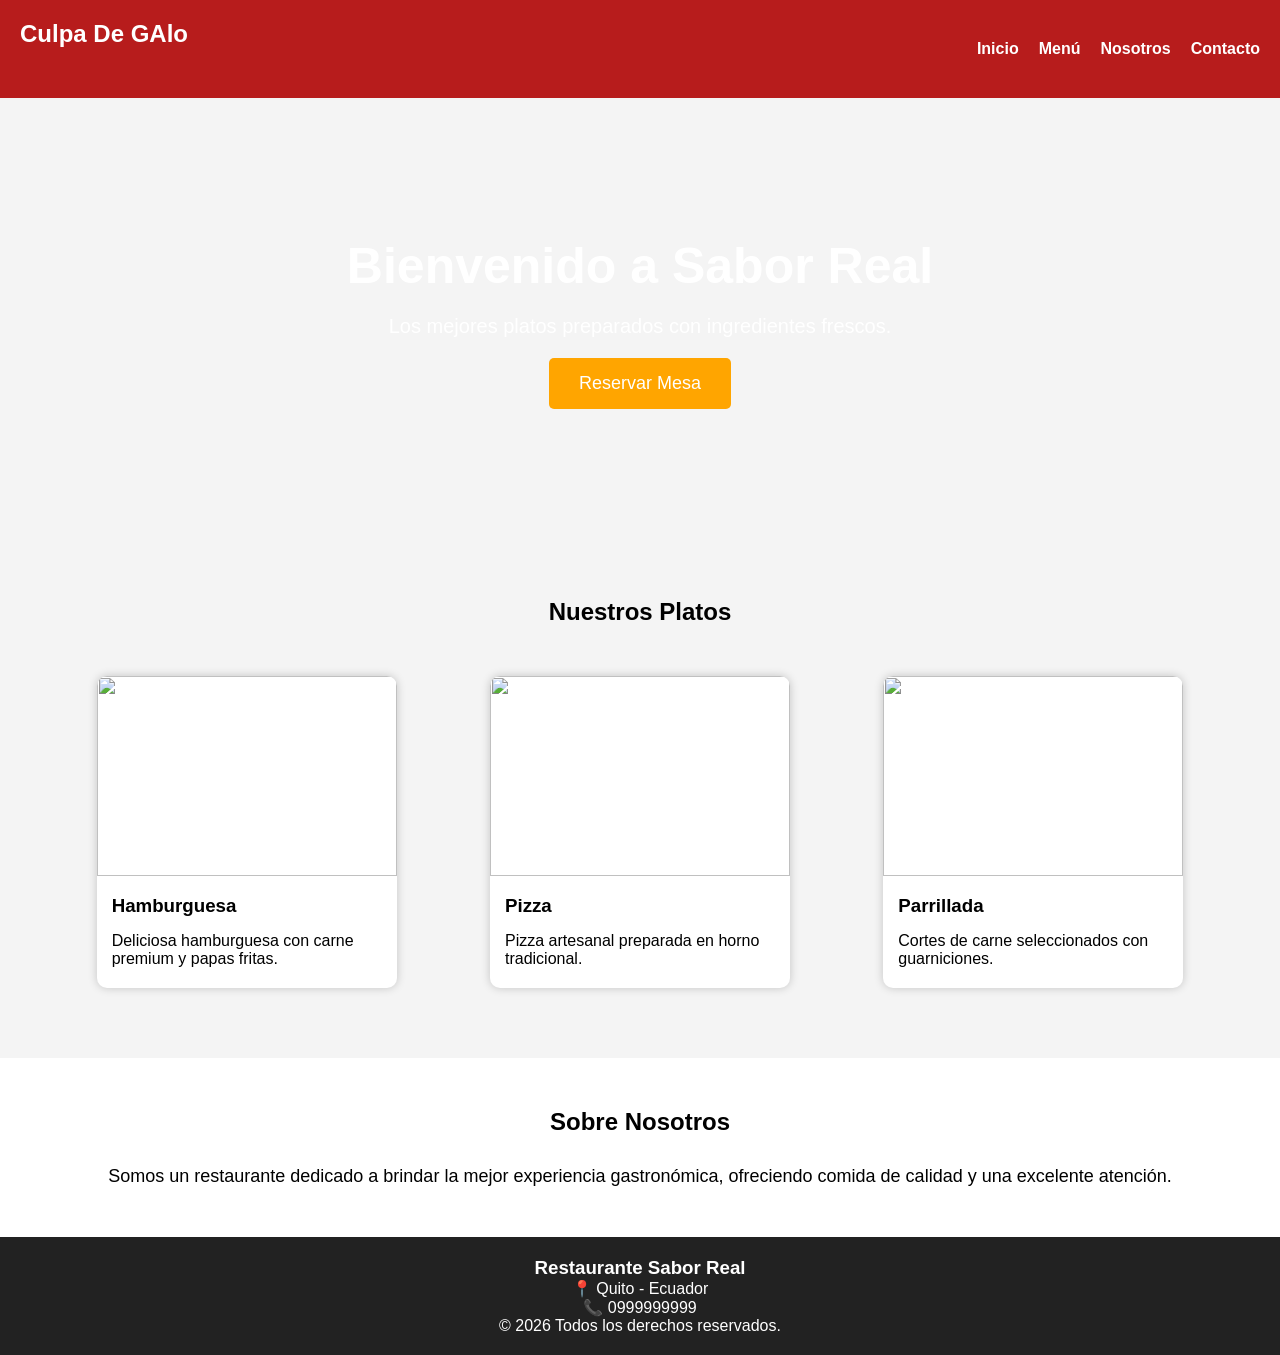
==== index.html @ 750565b2 "commit 7" ====
<!DOCTYPE html>
<html lang="es">
<head>
<meta charset="UTF-8">
<meta name="viewport" content="width=device-width, initial-scale=1.0">
<title>Hola muchacho</title>

<style>
*{
    margin:0;
    padding:0;
    box-sizing:border-box;
    font-family:Arial, Helvetica, sans-serif;
}

body{
    background:#f4f4f4;
}

header{
    background:#b71c1c;
    color:white;
    padding:20px;
    display:flex;
    justify-content:space-between;
    align-items:center;
}

header ul{
    list-style:none;
    display:flex;
}

header li{
    margin-left:20px;
}

header a{
    color:white;
    text-decoration:none;
    font-weight:bold;
}

.hero{
    background:url("https://images.unsplash.com/photo-1517248135467-4c7edcad34c4?w=1200") center/cover;
    height:450px;
    display:flex;
    justify-content:center;
    align-items:center;
    color:white;
    text-align:center;
}

.hero h1{
    font-size:50px;
}

.hero p{
    margin:20px;
    font-size:20px;
}

.hero button{
    padding:15px 30px;
    background:orange;
    border:none;
    color:white;
    font-size:18px;
    cursor:pointer;
    border-radius:5px;
}

section{
    padding:50px;
}

h2{
    text-align:center;
    margin-bottom:30px;
}

.platos{
    display:flex;
    justify-content:space-around;
    flex-wrap:wrap;
}

.card{
    width:300px;
    background:white;
    border-radius:10px;
    box-shadow:0 0 10px rgba(0,0,0,.2);
    overflow:hidden;
    margin:20px;
}

.card img{
    width:100%;
    height:200px;
    object-fit:cover;
}

.card h3{
    padding:15px;
}

.card p{
    padding:0 15px 20px;
}

footer{
    background:#222;
    color:white;
    text-align:center;
    padding:20px;
}
</style>

</head>
<body>

<header>

<h2>Culpa De GAlo</h2>

<ul>
<li><a href="#">Inicio</a></li>
<li><a href="#">Menú</a></li>
<li><a href="#">Nosotros</a></li>
<li><a href="#">Contacto</a></li>
</ul>

</header>

<div class="hero">

<div>
<h1>Bienvenido a Sabor Real</h1>

<p>Los mejores platos preparados con ingredientes frescos.</p>

<button>Reservar Mesa</button>

</div>

</div>

<section>

<h2>Nuestros Platos</h2>

<div class="platos">

<div class="card">
<img src="https://images.unsplash.com/photo-1568901346375-23c9450c58cd?w=600">
<h3>Hamburguesa</h3>
<p>Deliciosa hamburguesa con carne premium y papas fritas.</p>
</div>

<div class="card">
<img src="https://images.unsplash.com/photo-1513104890138-7c749659a591?w=600">
<h3>Pizza</h3>
<p>Pizza artesanal preparada en horno tradicional.</p>
</div>

<div class="card">
<img src="https://images.unsplash.com/photo-1544025162-d76694265947?w=600">
<h3>Parrillada</h3>
<p>Cortes de carne seleccionados con guarniciones.</p>
</div>

</div>

</section>

<section style="background:white;">

<h2>Sobre Nosotros</h2>

<p style="text-align:center;font-size:18px;">
Somos un restaurante dedicado a brindar la mejor experiencia gastronómica,
ofreciendo comida de calidad y una excelente atención.
</p>

</section>

<footer>

<h3>Restaurante Sabor Real</h3>

<p>📍 Quito - Ecuador</p>

<p>📞 0999999999</p>

<p>© 2026 Todos los derechos reservados.</p>

</footer>

</body>
</html>
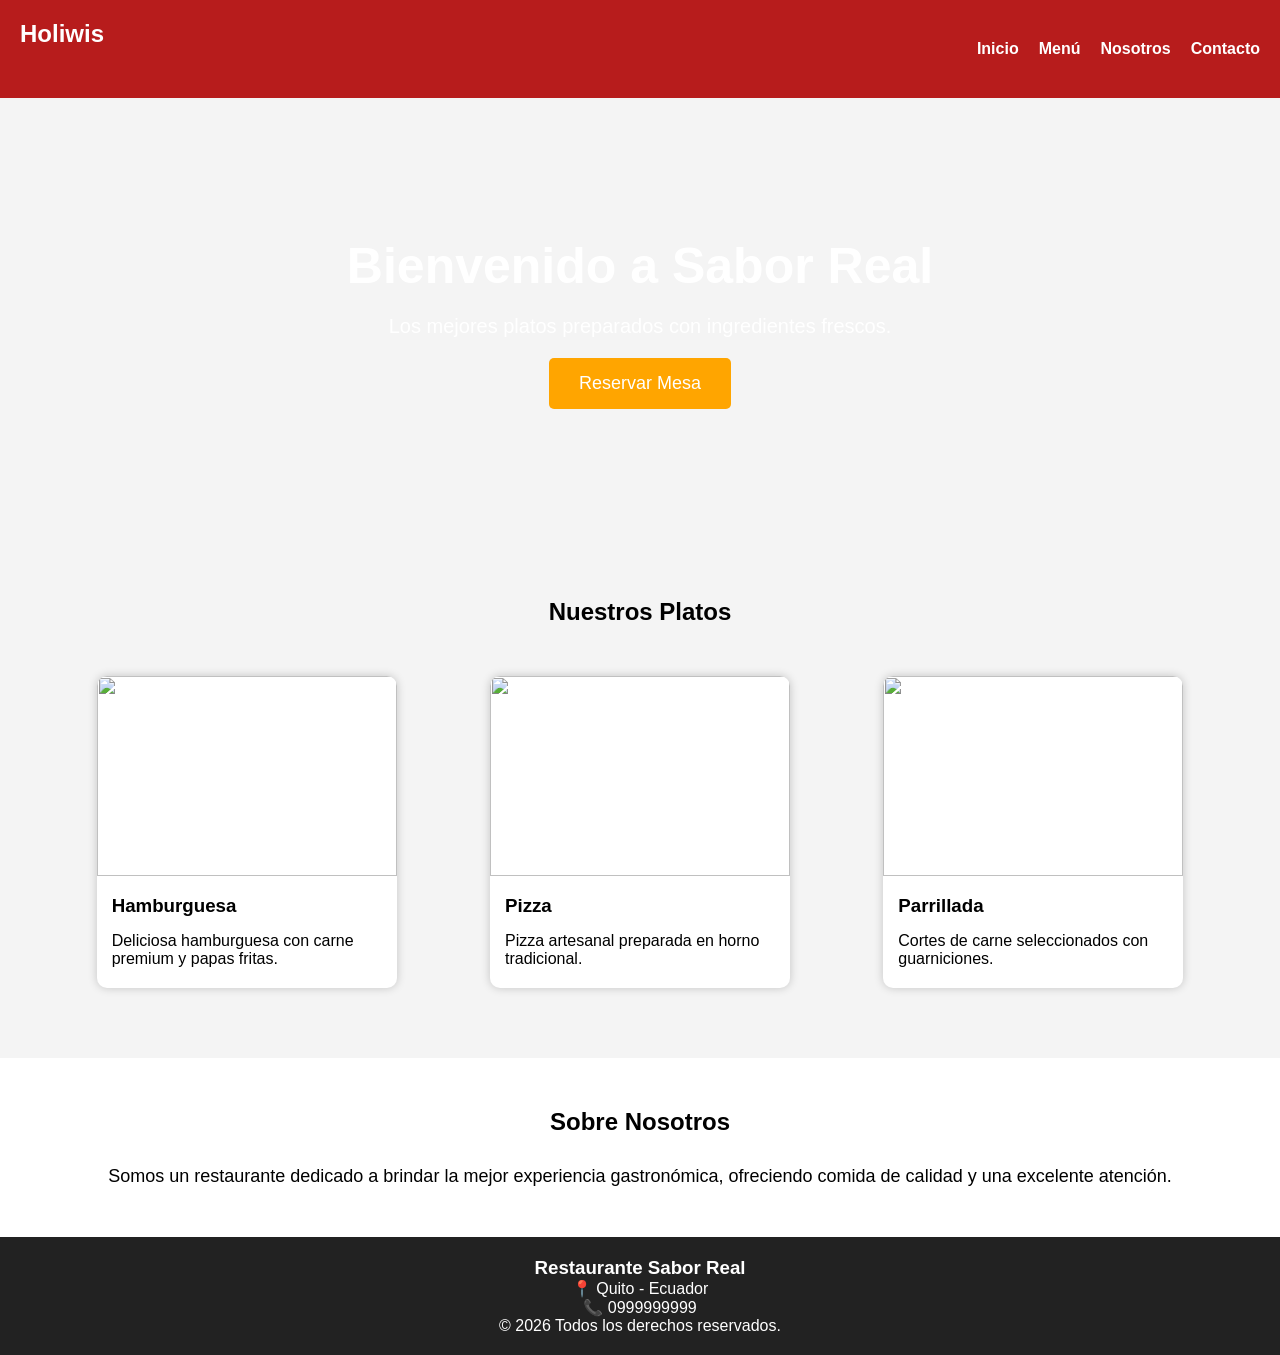
==== commit b45adc64: "commit 7" ====
--- a/index.html
+++ b/index.html
@@ -121,7 +121,7 @@
 
 <header>
 
-<h2>Culpa De GAlo</h2>
+<h2>Holiwis</h2>
 
 <ul>
 <li><a href="#">Inicio</a></li>
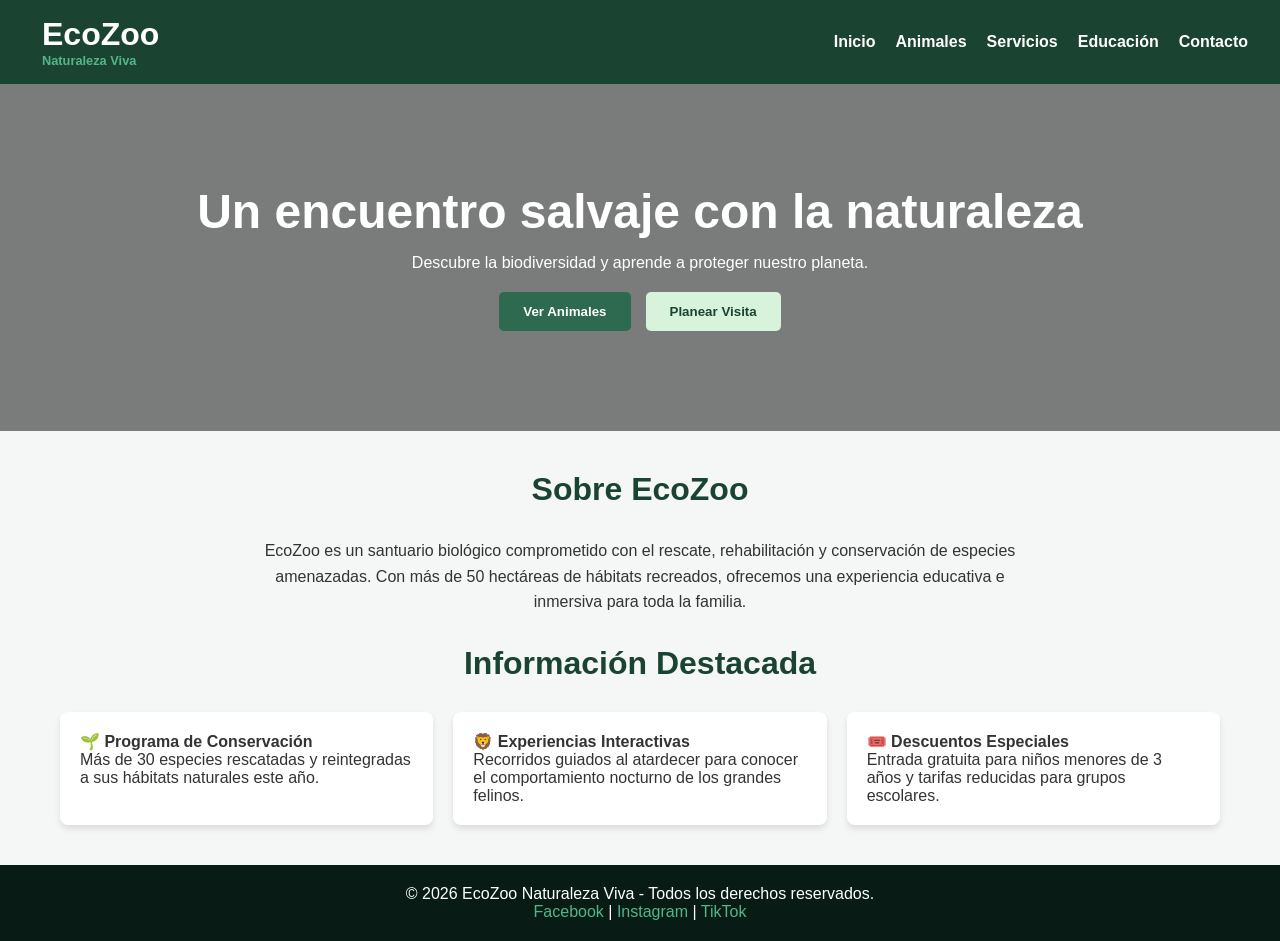
==== commit dcc2a01a: "Pagina Zoo" ====
--- a/index.html
+++ b/index.html
@@ -1,200 +1,43 @@
 <!DOCTYPE html>
 <html lang="es">
 <head>
-<meta charset="UTF-8">
-<meta name="viewport" content="width=device-width, initial-scale=1.0">
-<title>Hola muchacho</title>
-
-<style>
-*{
-    margin:0;
-    padding:0;
-    box-sizing:border-box;
-    font-family:Arial, Helvetica, sans-serif;
-}
-
-body{
-    background:#f4f4f4;
-}
-
-header{
-    background:#b71c1c;
-    color:white;
-    padding:20px;
-    display:flex;
-    justify-content:space-between;
-    align-items:center;
-}
-
-header ul{
-    list-style:none;
-    display:flex;
-}
-
-header li{
-    margin-left:20px;
-}
-
-header a{
-    color:white;
-    text-decoration:none;
-    font-weight:bold;
-}
-
-.hero{
-    background:url("https://images.unsplash.com/photo-1517248135467-4c7edcad34c4?w=1200") center/cover;
-    height:450px;
-    display:flex;
-    justify-content:center;
-    align-items:center;
-    color:white;
-    text-align:center;
-}
-
-.hero h1{
-    font-size:50px;
-}
-
-.hero p{
-    margin:20px;
-    font-size:20px;
-}
-
-.hero button{
-    padding:15px 30px;
-    background:orange;
-    border:none;
-    color:white;
-    font-size:18px;
-    cursor:pointer;
-    border-radius:5px;
-}
-
-section{
-    padding:50px;
-}
-
-h2{
-    text-align:center;
-    margin-bottom:30px;
-}
-
-.platos{
-    display:flex;
-    justify-content:space-around;
-    flex-wrap:wrap;
-}
-
-.card{
-    width:300px;
-    background:white;
-    border-radius:10px;
-    box-shadow:0 0 10px rgba(0,0,0,.2);
-    overflow:hidden;
-    margin:20px;
-}
-
-.card img{
-    width:100%;
-    height:200px;
-    object-fit:cover;
-}
-
-.card h3{
-    padding:15px;
-}
-
-.card p{
-    padding:0 15px 20px;
-}
-
-footer{
-    background:#222;
-    color:white;
-    text-align:center;
-    padding:20px;
-}
-</style>
-
+    <meta charset="UTF-8">
+    <meta name="viewport" content="width=device-width, initial-scale=1.0">
+    <title>EcoZoo - Naturaleza Viva</title>
+    <link rel="stylesheet" href="css/styles.css">
 </head>
 <body>
 
-<header>
+    <!-- Menú de Navegación -->
+    <header class="header">
+        <div class="logo-container">
+            <span class="logo-icon"></span>
+            <h1 class="logo-text">EcoZoo <span>Naturaleza Viva</span></h1>
+        </div>
+        <nav>
+            <ul class="nav-links">
+                <li><a href="#" onclick="navigate('home')">Inicio</a></li>
+                <li><a href="#" onclick="navigate('animals')">Animales</a></li>
+                <li><a href="#" onclick="navigate('services')">Servicios</a></li>
+                <li><a href="#" onclick="navigate('education')">Educación</a></li>
+                <li><a href="#" onclick="navigate('contact')">Contacto</a></li>
+            </ul>
+        </nav>
+    </header>
 
-<h2>Holiwis</h2>
+    <!-- Contenedor Principal donde se cargan los componentes -->
+    <main id="app-content">
+        <!-- El contenido se inyecta dinámicamente desde JavaScript -->
+    </main>
 
-<ul>
-<li><a href="#">Inicio</a></li>
-<li><a href="#">Menú</a></li>
-<li><a href="#">Nosotros</a></li>
-<li><a href="#">Contacto</a></li>
-</ul>
+    <!-- Pie de página -->
+    <footer class="footer">
+        <p>&copy; 2026 EcoZoo Naturaleza Viva - Todos los derechos reservados.</p>
+        <div class="social-links">
+            <a href="#">Facebook</a> | <a href="#">Instagram</a> | <a href="#">TikTok</a>
+        </div>
+    </footer>
 
-</header>
-
-<div class="hero">
-
-<div>
-<h1>Bienvenido a Sabor Real</h1>
-
-<p>Los mejores platos preparados con ingredientes frescos.</p>
-
-<button>Reservar Mesa</button>
-
-</div>
-
-</div>
-
-<section>
-
-<h2>Nuestros Platos</h2>
-
-<div class="platos">
-
-<div class="card">
-<img src="https://images.unsplash.com/photo-1568901346375-23c9450c58cd?w=600">
-<h3>Hamburguesa</h3>
-<p>Deliciosa hamburguesa con carne premium y papas fritas.</p>
-</div>
-
-<div class="card">
-<img src="https://images.unsplash.com/photo-1513104890138-7c749659a591?w=600">
-<h3>Pizza</h3>
-<p>Pizza artesanal preparada en horno tradicional.</p>
-</div>
-
-<div class="card">
-<img src="https://images.unsplash.com/photo-1544025162-d76694265947?w=600">
-<h3>Parrillada</h3>
-<p>Cortes de carne seleccionados con guarniciones.</p>
-</div>
-
-</div>
-
-</section>
-
-<section style="background:white;">
-
-<h2>Sobre Nosotros</h2>
-
-<p style="text-align:center;font-size:18px;">
-Somos un restaurante dedicado a brindar la mejor experiencia gastronómica,
-ofreciendo comida de calidad y una excelente atención.
-</p>
-
-</section>
-
-<footer>
-
-<h3>Restaurante Sabor Real</h3>
-
-<p>📍 Quito - Ecuador</p>
-
-<p>📞 0999999999</p>
-
-<p>© 2026 Todos los derechos reservados.</p>
-
-</footer>
-
+    <script src="js/app.js"></script>
 </body>
 </html>
--- a/css/styles.css
+++ b/css/styles.css
@@ -0,0 +1,222 @@
+* {
+    box-sizing: border-box;
+    margin: 0;
+    padding: 0;
+    font-family: 'Segoe UI', Tahoma, Geneva, Verdana, sans-serif;
+}
+
+body {
+    background-color: #f4f7f6;
+    color: #333;
+    display: flex;
+    flex-direction: column;
+    min-height: 100vh;
+}
+
+/* Header & Nav */
+.header {
+    background-color: #1b4332;
+    color: white;
+    padding: 1rem 2rem;
+    display: flex;
+    justify-content: space-between;
+    align-items: center;
+    position: sticky;
+    top: 0;
+    z-index: 1000;
+}
+
+.logo-container {
+    display: flex;
+    align-items: center;
+    gap: 10px;
+}
+
+.logo-icon {
+    font-size: 2rem;
+}
+
+.logo-text span {
+    font-size: 0.8rem;
+    display: block;
+    color: #52b788;
+}
+
+.nav-links {
+    display: flex;
+    list-style: none;
+    gap: 20px;
+}
+
+.nav-links a {
+    color: white;
+    text-decoration: none;
+    font-weight: 600;
+    transition: color 0.3s;
+}
+
+.nav-links a:hover {
+    color: #52b788;
+}
+
+/* Main Container */
+main {
+    flex: 1;
+}
+
+/* Banner */
+.hero-banner {
+    background: linear-gradient(rgba(0,0,0,0.5), rgba(0,0,0,0.5)), url('https://images.unsplash.com/photo-1534567153574-2b12153a87f0?auto=format&fit=crop&w=1200&q=80') center/cover;
+    color: white;
+    text-align: center;
+    padding: 100px 20px;
+}
+
+.hero-banner h2 {
+    font-size: 3rem;
+    margin-bottom: 15px;
+}
+
+.hero-buttons {
+    margin-top: 20px;
+    display: flex;
+    gap: 15px;
+    justify-content: center;
+}
+
+.btn {
+    padding: 12px 24px;
+    border: none;
+    border-radius: 5px;
+    cursor: pointer;
+    font-weight: bold;
+    text-decoration: none;
+}
+
+.btn-primary {
+    background-color: #2d6a4f;
+    color: white;
+}
+
+.btn-secondary {
+    background-color: #d8f3dc;
+    color: #1b4332;
+}
+
+.btn:hover {
+    opacity: 0.9;
+}
+
+/* Sections General */
+.section {
+    padding: 40px 20px;
+    max-width: 1200px;
+    margin: 0 auto;
+}
+
+.section-title {
+    text-align: center;
+    color: #1b4332;
+    margin-bottom: 30px;
+    font-size: 2rem;
+}
+
+/* Cards & Grid */
+.grid {
+    display: grid;
+    grid-template-columns: repeat(auto-fit, minmax(280px, 1fr));
+    gap: 20px;
+}
+
+.card {
+    background: white;
+    border-radius: 8px;
+    overflow: hidden;
+    box-shadow: 0 4px 6px rgba(0,0,0,0.1);
+    padding: 20px;
+}
+
+.card img {
+    width: 100%;
+    height: 180px;
+    object-fit: cover;
+    border-radius: 6px;
+    margin-bottom: 15px;
+}
+
+.badge {
+    display: inline-block;
+    background: #d8f3dc;
+    color: #1b4332;
+    padding: 4px 8px;
+    border-radius: 4px;
+    font-size: 0.8rem;
+    font-weight: bold;
+    margin-bottom: 10px;
+}
+
+/* Categorías Filtro */
+.category-filter {
+    display: flex;
+    justify-content: center;
+    gap: 10px;
+    margin-bottom: 30px;
+    flex-wrap: wrap;
+}
+
+.filter-btn {
+    padding: 8px 16px;
+    border: 1px solid #2d6a4f;
+    background: white;
+    color: #2d6a4f;
+    border-radius: 20px;
+    cursor: pointer;
+}
+
+.filter-btn.active, .filter-btn:hover {
+    background: #2d6a4f;
+    color: white;
+}
+
+/* Forms & Tables */
+.contact-container {
+    display: grid;
+    grid-template-columns: 1fr 1fr;
+    gap: 30px;
+}
+
+@media (max-width: 768px) {
+    .contact-container { grid-template-columns: 1fr; }
+}
+
+form {
+    display: flex;
+    flex-direction: column;
+    gap: 15px;
+}
+
+form input, form textarea {
+    padding: 10px;
+    border: 1px solid #ccc;
+    border-radius: 4px;
+}
+
+.info-box {
+    background: #e9f5ec;
+    padding: 20px;
+    border-radius: 8px;
+}
+
+/* Footer */
+.footer {
+    background: #081c15;
+    color: white;
+    text-align: center;
+    padding: 20px;
+    margin-top: Auto;
+}
+
+.social-links a {
+    color: #52b788;
+    text-decoration: none;
+}
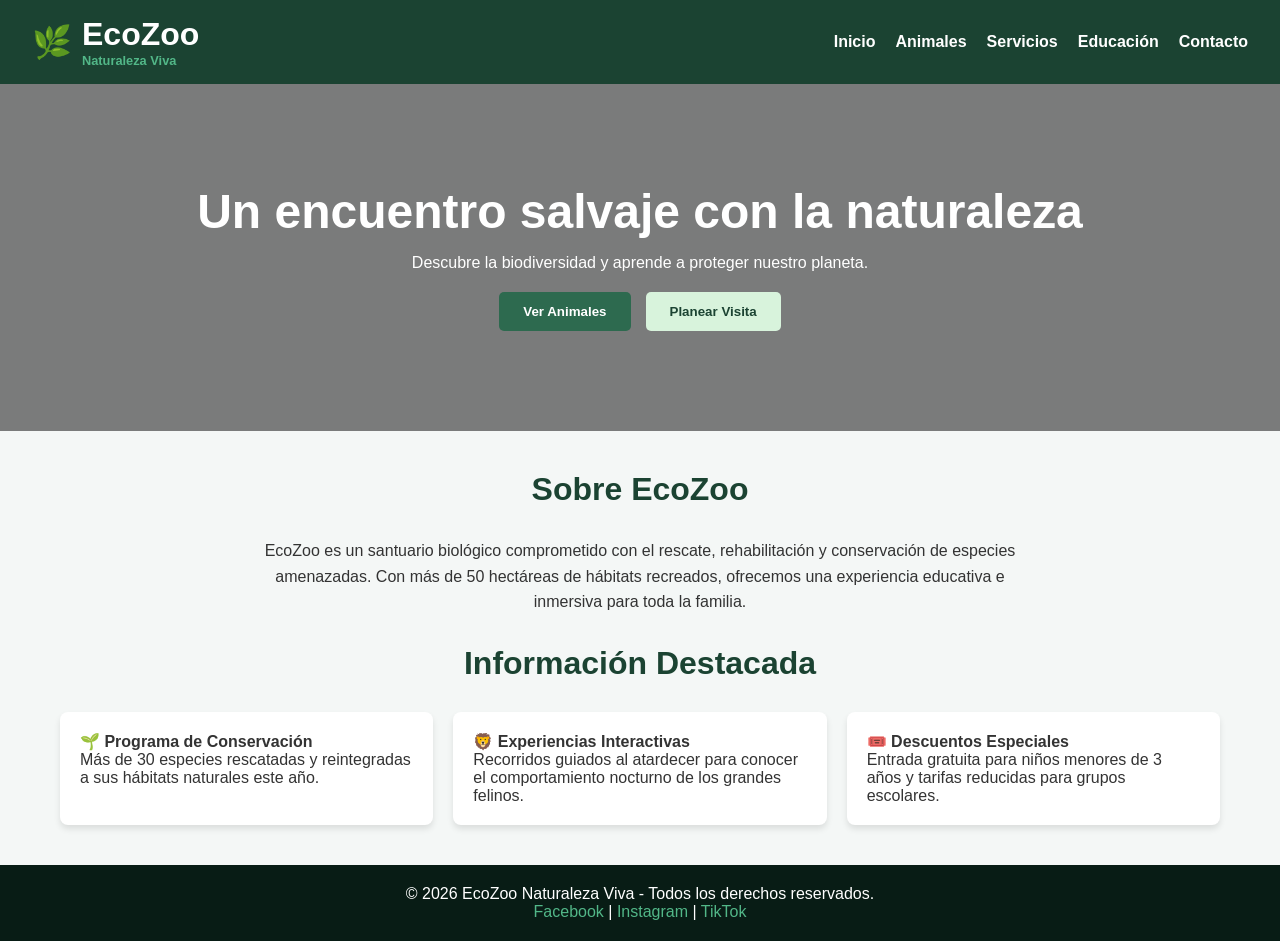
==== commit 635b65ff: "Pagina Zoo1" ====
--- a/index.html
+++ b/index.html
@@ -4,14 +4,237 @@
     <meta charset="UTF-8">
     <meta name="viewport" content="width=device-width, initial-scale=1.0">
     <title>EcoZoo - Naturaleza Viva</title>
-    <link rel="stylesheet" href="css/styles.css">
+    <style>
+        * {
+            box-sizing: border-box;
+            margin: 0;
+            padding: 0;
+            font-family: 'Segoe UI', Tahoma, Geneva, Verdana, sans-serif;
+        }
+
+        body {
+            background-color: #f4f7f6;
+            color: #333;
+            display: flex;
+            flex-direction: column;
+            min-height: 100vh;
+        }
+
+        /* Header & Nav */
+        .header {
+            background-color: #1b4332;
+            color: white;
+            padding: 1rem 2rem;
+            display: flex;
+            justify-content: space-between;
+            align-items: center;
+            position: sticky;
+            top: 0;
+            z-index: 1000;
+        }
+
+        .logo-container {
+            display: flex;
+            align-items: center;
+            gap: 10px;
+        }
+
+        .logo-icon {
+            font-size: 2rem;
+        }
+
+        .logo-text span {
+            font-size: 0.8rem;
+            display: block;
+            color: #52b788;
+        }
+
+        .nav-links {
+            display: flex;
+            list-style: none;
+            gap: 20px;
+        }
+
+        .nav-links a {
+            color: white;
+            text-decoration: none;
+            font-weight: 600;
+            transition: color 0.3s;
+        }
+
+        .nav-links a:hover {
+            color: #52b788;
+        }
+
+        /* Main Container */
+        main {
+            flex: 1;
+        }
+
+        /* Banner */
+        .hero-banner {
+            background: linear-gradient(rgba(0,0,0,0.5), rgba(0,0,0,0.5)), url('https://images.unsplash.com/photo-1534567153574-2b12153a87f0?auto=format&fit=crop&w=1200&q=80') center/cover;
+            color: white;
+            text-align: center;
+            padding: 100px 20px;
+        }
+
+        .hero-banner h2 {
+            font-size: 3rem;
+            margin-bottom: 15px;
+        }
+
+        .hero-buttons {
+            margin-top: 20px;
+            display: flex;
+            gap: 15px;
+            justify-content: center;
+        }
+
+        .btn {
+            padding: 12px 24px;
+            border: none;
+            border-radius: 5px;
+            cursor: pointer;
+            font-weight: bold;
+            text-decoration: none;
+        }
+
+        .btn-primary {
+            background-color: #2d6a4f;
+            color: white;
+        }
+
+        .btn-secondary {
+            background-color: #d8f3dc;
+            color: #1b4332;
+        }
+
+        .btn:hover {
+            opacity: 0.9;
+        }
+
+        /* Sections General */
+        .section {
+            padding: 40px 20px;
+            max-width: 1200px;
+            margin: 0 auto;
+        }
+
+        .section-title {
+            text-align: center;
+            color: #1b4332;
+            margin-bottom: 30px;
+            font-size: 2rem;
+        }
+
+        /* Cards & Grid */
+        .grid {
+            display: grid;
+            grid-template-columns: repeat(auto-fit, minmax(280px, 1fr));
+            gap: 20px;
+        }
+
+        .card {
+            background: white;
+            border-radius: 8px;
+            overflow: hidden;
+            box-shadow: 0 4px 6px rgba(0,0,0,0.1);
+            padding: 20px;
+        }
+
+        .card img {
+            width: 100%;
+            height: 180px;
+            object-fit: cover;
+            border-radius: 6px;
+            margin-bottom: 15px;
+        }
+
+        .badge {
+            display: inline-block;
+            background: #d8f3dc;
+            color: #1b4332;
+            padding: 4px 8px;
+            border-radius: 4px;
+            font-size: 0.8rem;
+            font-weight: bold;
+            margin-bottom: 10px;
+        }
+
+        /* Categorías Filtro */
+        .category-filter {
+            display: flex;
+            justify-content: center;
+            gap: 10px;
+            margin-bottom: 30px;
+            flex-wrap: wrap;
+        }
+
+        .filter-btn {
+            padding: 8px 16px;
+            border: 1px solid #2d6a4f;
+            background: white;
+            color: #2d6a4f;
+            border-radius: 20px;
+            cursor: pointer;
+        }
+
+        .filter-btn.active, .filter-btn:hover {
+            background: #2d6a4f;
+            color: white;
+        }
+
+        /* Forms & Tables */
+        .contact-container {
+            display: grid;
+            grid-template-columns: 1fr 1fr;
+            gap: 30px;
+        }
+
+        @media (max-width: 768px) {
+            .contact-container { grid-template-columns: 1fr; }
+        }
+
+        form {
+            display: flex;
+            flex-direction: column;
+            gap: 15px;
+        }
+
+        form input, form textarea {
+            padding: 10px;
+            border: 1px solid #ccc;
+            border-radius: 4px;
+        }
+
+        .info-box {
+            background: #e9f5ec;
+            padding: 20px;
+            border-radius: 8px;
+        }
+
+        /* Footer */
+        .footer {
+            background: #081c15;
+            color: white;
+            text-align: center;
+            padding: 20px;
+            margin-top: auto;
+        }
+
+        .social-links a {
+            color: #52b788;
+            text-decoration: none;
+        }
+    </style>
 </head>
 <body>
 
     <!-- Menú de Navegación -->
     <header class="header">
         <div class="logo-container">
-            <span class="logo-icon"></span>
+            <span class="logo-icon">🌿</span>
             <h1 class="logo-text">EcoZoo <span>Naturaleza Viva</span></h1>
         </div>
         <nav>
@@ -38,6 +261,411 @@
         </div>
     </footer>
 
-    <script src="js/app.js"></script>
+    <!-- Lógica JavaScript -->
+    <script>
+        const animalsData = [
+            // --- MAMÍFEROS (4) ---
+            {
+                name: "León",
+                category: "Mamíferos",
+                image: "https://images.unsplash.com/photo-1546182990-dffeafbe841d?auto=format&fit=crop&w=500&q=80",
+                description: "El gran felino conocido como el rey de la selva.",
+                habitat: "Sabana africana",
+                features: "Melena densa en machos, caza social en manada.",
+                diet: "Carnívoro"
+            },
+            {
+                name: "Elefante",
+                category: "Mamíferos",
+                image: "https://images.unsplash.com/photo-1557050543-4d5f4e07ef46?auto=format&fit=crop&w=500&q=80",
+                description: "El mamífero terrestre más grande del mundo.",
+                habitat: "Bosques y sabanas",
+                features: "Trompa multifuncional y colmillos de marfil.",
+                diet: "Herbívoro"
+            },
+            {
+                name: "Jirafa",
+                category: "Mamíferos",
+                image: "https://images.unsplash.com/photo-1547721064-da6cfb341d50?auto=format&fit=crop&w=500&q=80",
+                description: "El animal más alto de la Tierra.",
+                habitat: "Praderas africanas",
+                features: "Cuello extremadamente largo y patrón único de manchas.",
+                diet: "Herbívoro"
+            },
+            {
+                name: "Tigre",
+                category: "Mamíferos",
+                image: "https://images.unsplash.com/photo-1561731216-c3a4d99437d5?auto=format&fit=crop&w=500&q=80",
+                description: "Superdepredador de pelaje anaranjado con rayas negras.",
+                habitat: "Bosques densos y selvas",
+                features: "Excelente nadador y cazador solitario.",
+                diet: "Carnívoro"
+            },
+
+            // --- AVES (4) ---
+            {
+                name: "Águila Real",
+                category: "Aves",
+                image: "https://images.unsplash.com/photo-1611689342806-0863700ce1e4?auto=format&fit=crop&w=500&q=80",
+                description: "Una de las aves de presa más impresionantes.",
+                habitat: "Montañas y acantilados",
+                features: "Visión agudísima y garras poderosas.",
+                diet: "Carnívoro"
+            },
+            {
+                name: "Flamenco",
+                category: "Aves",
+                image: "https://media.istockphoto.com/id/616135474/es/foto/flamencos-en-el-lago-kenia-%C3%A1frica.jpg?s=1024x1024&w=is&k=20&c=2FgWJEaiQrLtqUEnGoTApNV8_yaD_qby12whD1tjdEQ=",
+                description: "Ave acuática conocida por su característico color rosado.",
+                habitat: "Lagos salobres y humedales",
+                features: "Pico curvo adaptado para filtrar alimento y cuello esbelto.",
+                diet: "Filtrador (crustáceos y algas)"
+            },
+            {
+                name: "Búho Real",
+                category: "Aves",
+                image: "https://encrypted-tbn0.gstatic.com/images?q=tbn:ANd9GcTj7sPccjR10nmkMZvCb_onGtCEtmnQEAyW1rAqVtKbVkhAzYL9bXKyUQQ&s=10",
+                description: "Rapaz nocturna de mirada penetrante.",
+                habitat: "Bosques, zonas rocosas y tundras",
+                features: "Vuelo totalmente silencioso y penachos en las orejas.",
+                diet: "Carnívoro"
+            },
+            {
+                name: "Tucán",
+                category: "Aves",
+                image: "https://images.unsplash.com/photo-1550853024-fae8cd4be47f?auto=format&fit=crop&w=500&q=80",
+                description: "Ave tropical famosa por su pico largo y colorido.",
+                habitat: "Selvas tropicales",
+                features: "Pico ligero de queratina y plumaje de colores vivos.",
+                diet: "Frugívoro (frutas e insectos)"
+            },
+
+            // --- REPTILES (4) ---
+            {
+                name: "Tortuga Marina",
+                category: "Reptiles",
+                image: "https://images.unsplash.com/photo-1437622368342-7a3d73a34c8f?auto=format&fit=crop&w=500&q=80",
+                description: "Reptil ancestral que migra miles de kilómetros.",
+                habitat: "Arrecifes y océanos abiertos",
+                features: "Caparazón hidrodinámico y grandes aletas.",
+                diet: "Omnívoro (medusas, algas)"
+            },
+            {
+                name: "Cocodrilo",
+                category: "Reptiles",
+                image: "https://images.unsplash.com/photo-1525382455947-f319bc05fb35?auto=format&fit=crop&w=500&q=80",
+                description: "Gran reptil semiacuático con una mordida devastadora.",
+                habitat: "Ríos, pantanos y zonas costeras",
+                features: "Piel escamosa y dura, ojos y fosas nasales superiores.",
+                diet: "Carnívoro"
+            },
+            {
+                name: "Camaleón",
+                category: "Reptiles",
+                image: "https://encrypted-tbn0.gstatic.com/images?q=tbn:ANd9GcSdPAr5eUlrF9iF5v1S5VuKDE10gj6QJ-7Mel7P57ONORE5n7nhSM49_76O&s=10",
+                description: "Pequeño reptil famoso por su capacidad de cambiar de color.",
+                habitat: "Bosques tropicales y matorrales",
+                features: "Ojos con movimiento independiente y lengua retráctil larga.",
+                diet: "Insectívoro"
+            },
+            {
+                name: "Iguana Verde",
+                category: "Reptiles",
+                image: "https://www.shutterstock.com/image-photo/young-green-iguana-perched-on-260nw-2700496977.jpg",
+                description: "Gran lagarto arborícola nativo de América Central y del Sur.",
+                habitat: "Copas de los árboles cerca del agua",
+                features: "Cresta dorsal de espinas y cola larga para defensa.",
+                diet: "Herbívoro"
+            },
+
+            // --- ANIMALES ACUÁTICOS (4) ---
+            {
+                name: "Delfín",
+                category: "Acuáticos",
+                image: "https://images.unsplash.com/photo-1570481662006-a3a1374699e8?auto=format&fit=crop&w=500&q=80",
+                description: "Mamífero acuático highly inteligente.",
+                habitat: "Océanos y mares",
+                features: "Comunicación mediante ecolocalización y saltos acrobáticos.",
+                diet: "Piscívoro"
+            },
+            {
+                name: "Tiburón Blanco",
+                category: "Acuáticos",
+                image: "https://images.unsplash.com/photo-1560275619-4662e36fa65c?auto=format&fit=crop&w=500&q=80",
+                description: "El depredador marino de gran tamaño más emblemático.",
+                habitat: "Aguas templadas de todos los océanos",
+                features: "Esqueleto de cartílago y múltiples filas de dientes aserrados.",
+                diet: "Carnívoro"
+            },
+            {
+                name: "Manta Raya",
+                category: "Acuáticos",
+                image: "https://capuchino.mx/wp-content/uploads/2022/12/Rayas-aguila.jpg",
+                description: "Gigante pacífico del océano que 'vuela' en el agua.",
+                habitat: "Aguas tropicales y subtropicales",
+                features: "Cuerpo aplanado con aletas pectorales triangulares gigantes.",
+                diet: "Filtrador (plancton)"
+            },
+            {
+                name: "Pez Payaso",
+                category: "Acuáticos",
+                image: "https://encrypted-tbn0.gstatic.com/images?q=tbn:ANd9GcTXiO58aVTR0Gy-AGtmCNJJ-qn4luiqDNrk0Dmo0Gobdq98CKLCzK6tF_th&s=10",
+                description: "Pequeño pez de brillantes colores naranja y blanco.",
+                habitat: "Arrecifes de coral e anémonas",
+                features: "Inmune al veneno de las anémonas gracias a su mucosa.",
+                diet: "Omnívoro"
+            }
+        ];
+
+        // --- COMPONENTES ---
+
+        function HomeComponent() {
+            return `
+                <section class="hero-banner">
+                    <h2>Un encuentro salvaje con la naturaleza</h2>
+                    <p>Descubre la biodiversidad y aprende a proteger nuestro planeta.</p>
+                    <div class="hero-buttons">
+                        <button class="btn btn-primary" onclick="navigate('animals')">Ver Animales</button>
+                        <button class="btn btn-secondary" onclick="navigate('services')">Planear Visita</button>
+                    </div>
+                </section>
+
+                <section class="section">
+                    <h3 class="section-title">Sobre EcoZoo</h3>
+                    <p style="text-align: center; max-width: 800px; margin: 0 auto 30px auto; line-height: 1.6;">
+                        EcoZoo es un santuario biológico comprometido con el rescate, rehabilitación y conservación 
+                        de especies amenazadas. Con más de 50 hectáreas de hábitats recreados, ofrecemos una experiencia
+                        educativa e inmersiva para toda la familia.
+                    </p>
+
+                    <h3 class="section-title">Información Destacada</h3>
+                    <div class="grid">
+                        <div class="card">
+                            <h4>🌱 Programa de Conservación</h4>
+                            <p>Más de 30 especies rescatadas y reintegradas a sus hábitats naturales este año.</p>
+                        </div>
+                        <div class="card">
+                            <h4>🦁 Experiencias Interactivas</h4>
+                            <p>Recorridos guiados al atardecer para conocer el comportamiento nocturno de los grandes felinos.</p>
+                        </div>
+                        <div class="card">
+                            <h4>🎟️ Descuentos Especiales</h4>
+                            <p>Entrada gratuita para niños menores de 3 años y tarifas reducidas para grupos escolares.</p>
+                        </div>
+                    </div>
+                </section>
+            `;
+        }
+
+        function AnimalsComponent(filter = "Todos") {
+            const categories = ["Todos", "Mamíferos", "Aves", "Reptiles", "Acuáticos"];
+            
+            const filteredAnimals = filter === "Todos" 
+                ? animalsData 
+                : animalsData.filter(a => a.category === filter);
+
+            const filterButtonsHTML = categories.map(cat => `
+                <button class="filter-btn ${cat === filter ? 'active' : ''}" onclick="filterAnimals('${cat}')">
+                    ${cat}
+                </button>
+            `).join('');
+
+            const cardsHTML = filteredAnimals.map(animal => `
+                <div class="card">
+                    <img src="${animal.image}" alt="${animal.name}">
+                    <span class="badge">${animal.category}</span>
+                    <h3>${animal.name}</h3>
+                    <p><strong>Descripción:</strong> ${animal.description}</p>
+                    <p><strong>Hábitat:</strong> ${animal.habitat}</p>
+                    <p><strong>Características:</strong> ${animal.features}</p>
+                    <p><strong>Alimentación:</strong> ${animal.diet}</p>
+                </div>
+            `).join('');
+
+            return `
+                <section class="section">
+                    <h2 class="section-title">Nuestros Animales</h2>
+                    <div class="category-filter">
+                        ${filterButtonsHTML}
+                    </div>
+                    <div class="grid">
+                        ${cardsHTML}
+                    </div>
+                </section>
+            `;
+        }
+
+        function ServicesComponent() {
+            return `
+                <section class="section">
+                    <h2 class="section-title">Servicios para Visitantes</h2>
+                    <div class="grid">
+                        <div class="card">
+                            <h3>🚶‍♂️ Visitas Guiadas</h3>
+                            <p>Acompaña a nuestros biólogos en recorridos temáticos de 90 minutos.</p>
+                        </div>
+                        <div class="card">
+                            <h3>🎓 Recorridos Educativos</h3>
+                            <p>Diseñados para escuelas, enfocados en biología, ecología y preservación.</p>
+                        </div>
+                        <div class="card">
+                            <h3>🍔 Zona de Alimentación</h3>
+                            <p>Restaurantes y áreas de picnic con opciones saludables y vegetarianas.</p>
+                        </div>
+                        <div class="card">
+                            <h3>🎁 Tienda de Recuerdos</h3>
+                            <p>Adquiere souvenirs ecológicos; tus compras apoyan la conservación.</p>
+                        </div>
+                        <div class="card">
+                            <h3>🎉 Eventos Especiales</h3>
+                            <p>Celebración de cumpleaños y eventos corporativos en espacios al aire libre.</p>
+                        </div>
+                        <div class="card">
+                            <h3>🎈 Actividades para Niños</h3>
+                            <p>Talleres de arte, granja interactiva y zonas de juegos infantiles.</p>
+                        </div>
+                    </div>
+
+                    <div style="margin-top: 40px;" class="grid">
+                        <div class="info-box">
+                            <h3>⏰ Horarios de Atención</h3>
+                            <p><strong>Lunes a Viernes:</strong> 9:00 AM - 5:00 PM</p>
+                            <p><strong>Sábados, Domingos y Festivos:</strong> 8:30 AM - 6:00 PM</p>
+                        </div>
+                        <div class="info-box">
+                            <h3>🎟️ Precios de Entrada</h3>
+                            <p><strong>Adultos (12+ años):</strong> $15.00</p>
+                            <p><strong>Niños (3-11 años):</strong> $8.00</p>
+                            <p><strong>Adultos Mayores / Estudiantes:</strong> $10.00</p>
+                        </div>
+                    </div>
+                </section>
+            `;
+        }
+
+        function EducationComponent() {
+            return `
+                <section class="section">
+                    <h2 class="section-title">Educación y Conservación</h2>
+                    <div class="grid">
+                        <div class="card">
+                            <h3>🛡️ Protección de Especies</h3>
+                            <p>Participamos en programas internacionales de reproducción en cautiverio para reintroducir especies en peligro.</p>
+                        </div>
+                        <div class="card">
+                            <h3>🌍 Cuidado del Medio Ambiente</h3>
+                            <p>EcoZoo funciona con un 100% de energía renovable y aplica programas de cero residuos de plástico.</p>
+                        </div>
+                        <div class="card">
+                            <h3>📚 Programas Educativos</h3>
+                            <p>Ofrecemos voluntariados, campamentos de verano y conferencias gratuitas sobre la fauna silvestre.</p>
+                        </div>
+                    </div>
+
+                    <div style="margin-top: 40px;">
+                        <h3 class="section-title">💡 Datos Interesantes & Consejos</h3>
+                        <div class="grid">
+                            <div class="info-box">
+                                <h4>¿Sabías qué?</h4>
+                                <p>Las huellas de la nariz de las jirafas son únicas, equivalente a las huellas dactilares humanas.</p>
+                            </div>
+                            <div class="info-box">
+                                <h4>Consejo Eco</h4>
+                                <p>Reduce el uso de plásticos de un solo uso para evitar la contaminación de mares y hábitats terrestres.</p>
+                            </div>
+                        </div>
+                    </div>
+                </section>
+            `;
+        }
+
+        function ContactComponent() {
+            return `
+                <section class="section">
+                    <h2 class="section-title">Contacto y Ubicación</h2>
+                    <div class="contact-container">
+                        <form onsubmit="handleContactSubmit(event)">
+                            <h3>Envíanos un mensaje</h3>
+                            <div>
+                                <label>Nombre:</label>
+                                <input type="text" required placeholder="Tu nombre completo">
+                            </div>
+                            <div>
+                                <label>Correo Electrónico:</label>
+                                <input type="email" required placeholder="tu@email.com">
+                            </div>
+                            <div>
+                                <label>Teléfono:</label>
+                                <input type="tel" placeholder="(+593) 999999999">
+                            </div>
+                            <div>
+                                <label>Mensaje:</label>
+                                <textarea rows="4" required placeholder="¿En qué podemos ayudarte?"></textarea>
+                            </div>
+                            <button type="submit" class="btn btn-primary">Enviar Mensaje</button>
+                        </form>
+
+                        <div class="info-box">
+                            <h3>Información del Zoológico</h3>
+                            <p><strong>📍 Dirección:</strong> Av. Los Biomas #123, Reserva Ecología Verde</p>
+                            <p><strong>🕒 Horarios:</strong> Lun-Dom 9:00 AM - 5:00 PM</p>
+                            <p><strong>📞 Teléfono:</strong> (02) 2345-6789</p>
+                            <p><strong>✉️ Email:</strong> contacto@ecozoo.org</p>
+                            <br>
+                            <h4>Redes Sociales</h4>
+                            <p>Síguenos en @EcoZooOficial en todas las plataformas.</p>
+                            <br>
+                        </div>
+                    </div>
+                </section>
+            `;
+        }
+
+        // --- SISTEMA DE ENRUTAMIENTO Y NAVEGACIÓN ---
+
+        function navigate(view) {
+            const app = document.getElementById("app-content");
+            
+            switch (view) {
+                case "home":
+                    app.innerHTML = HomeComponent();
+                    break;
+                case "animals":
+                    app.innerHTML = AnimalsComponent();
+                    break;
+                case "services":
+                    app.innerHTML = ServicesComponent();
+                    break;
+                case "education":
+                    app.innerHTML = EducationComponent();
+                    break;
+                case "contact":
+                    app.innerHTML = ContactComponent();
+                    break;
+                default:
+                    app.innerHTML = HomeComponent();
+            }
+            
+            window.scrollTo(0, 0);
+        }
+
+        // Función auxiliar para filtrar animales
+        function filterAnimals(category) {
+            const app = document.getElementById("app-content");
+            app.innerHTML = AnimalsComponent(category);
+        }
+
+        // Manejo del formulario de contacto
+        function handleContactSubmit(event) {
+            event.preventDefault();
+            alert("¡Gracias por contactarnos! Te responderemos a la brevedad.");
+            event.target.reset();
+        }
+
+        // Inicializar la aplicación en la pantalla de inicio
+        document.addEventListener("DOMContentLoaded", () => {
+            navigate("home");
+        });
+    </script>
 </body>
 </html>
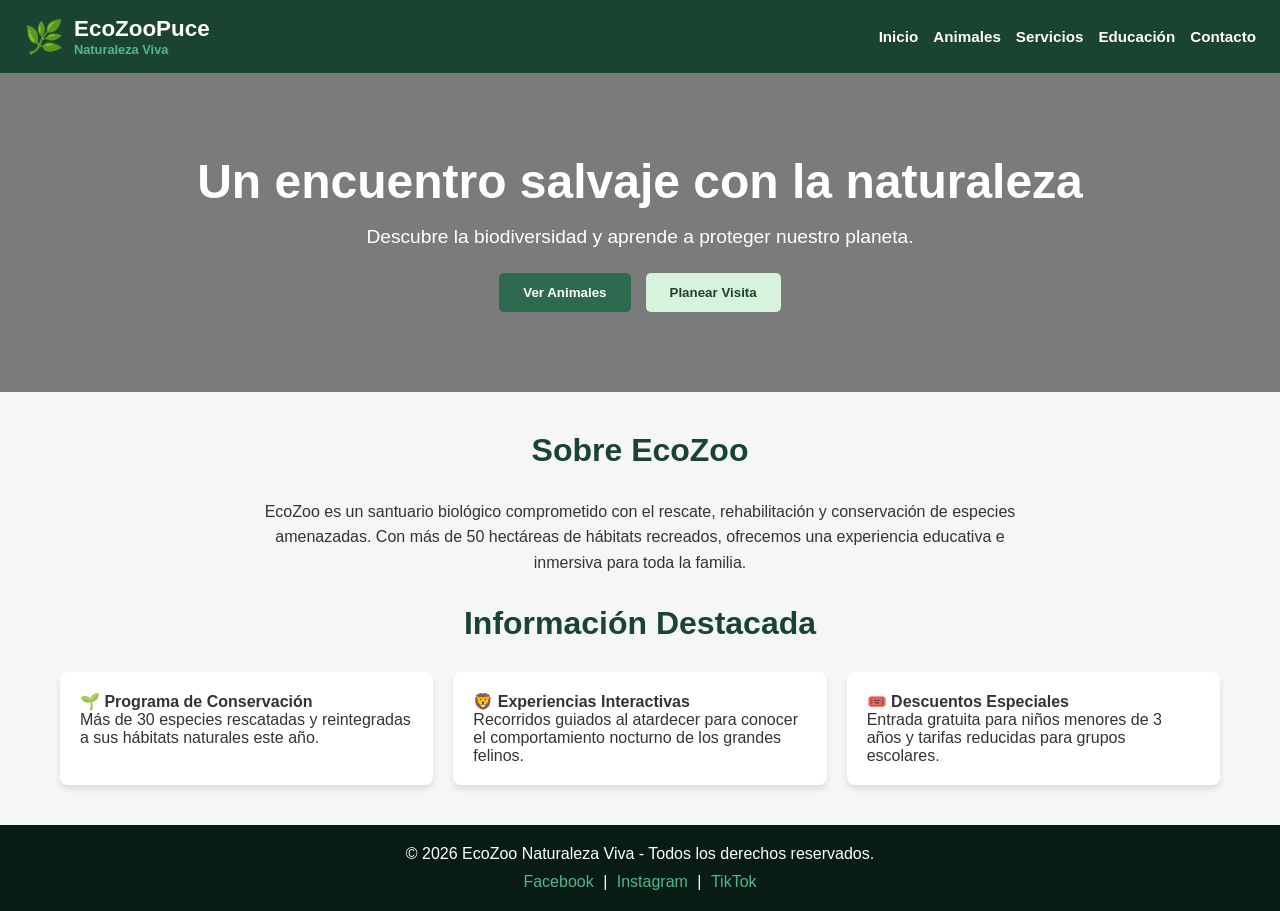
==== commit eaebe31e: "Pagina Zoo2" ====
--- a/index.html
+++ b/index.html
@@ -20,17 +20,19 @@
             min-height: 100vh;
         }
 
-        /* Header & Nav */
+        /* Header & Nav Responsive */
         .header {
             background-color: #1b4332;
             color: white;
-            padding: 1rem 2rem;
+            padding: 1rem 1.5rem;
             display: flex;
             justify-content: space-between;
             align-items: center;
             position: sticky;
             top: 0;
             z-index: 1000;
+            flex-wrap: wrap;
+            gap: 15px;
         }
 
         .logo-container {
@@ -41,6 +43,10 @@
 
         .logo-icon {
             font-size: 2rem;
+        }
+
+        .logo-text {
+            font-size: 1.4rem;
         }
 
         .logo-text span {
@@ -49,10 +55,15 @@
             color: #52b788;
         }
 
+        nav {
+            width: auto;
+        }
+
         .nav-links {
             display: flex;
             list-style: none;
-            gap: 20px;
+            gap: 15px;
+            flex-wrap: wrap;
         }
 
         .nav-links a {
@@ -60,6 +71,7 @@
             text-decoration: none;
             font-weight: 600;
             transition: color 0.3s;
+            font-size: 0.95rem;
         }
 
         .nav-links a:hover {
@@ -71,24 +83,30 @@
             flex: 1;
         }
 
-        /* Banner */
+        /* Banner Responsive */
         .hero-banner {
             background: linear-gradient(rgba(0,0,0,0.5), rgba(0,0,0,0.5)), url('https://images.unsplash.com/photo-1534567153574-2b12153a87f0?auto=format&fit=crop&w=1200&q=80') center/cover;
             color: white;
             text-align: center;
-            padding: 100px 20px;
+            padding: 80px 20px;
         }
 
         .hero-banner h2 {
-            font-size: 3rem;
+            font-size: clamp(1.8rem, 4vw, 3rem);
             margin-bottom: 15px;
+            line-height: 1.2;
+        }
+
+        .hero-banner p {
+            font-size: clamp(1rem, 2vw, 1.2rem);
         }
 
         .hero-buttons {
-            margin-top: 20px;
+            margin-top: 25px;
             display: flex;
             gap: 15px;
             justify-content: center;
+            flex-wrap: wrap;
         }
 
         .btn {
@@ -98,6 +116,9 @@
             cursor: pointer;
             font-weight: bold;
             text-decoration: none;
+            display: inline-block;
+            text-align: center;
+            width: auto;
         }
 
         .btn-primary {
@@ -119,19 +140,20 @@
             padding: 40px 20px;
             max-width: 1200px;
             margin: 0 auto;
+            width: 100%;
         }
 
         .section-title {
             text-align: center;
             color: #1b4332;
             margin-bottom: 30px;
-            font-size: 2rem;
-        }
-
-        /* Cards & Grid */
+            font-size: clamp(1.5rem, 3vw, 2rem);
+        }
+
+        /* Cards & Grid Responsive */
         .grid {
             display: grid;
-            grid-template-columns: repeat(auto-fit, minmax(280px, 1fr));
+            grid-template-columns: repeat(auto-fit, minmax(250px, 1fr));
             gap: 20px;
         }
 
@@ -141,11 +163,13 @@
             overflow: hidden;
             box-shadow: 0 4px 6px rgba(0,0,0,0.1);
             padding: 20px;
+            display: flex;
+            flex-direction: column;
         }
 
         .card img {
             width: 100%;
-            height: 180px;
+            height: 200px;
             object-fit: cover;
             border-radius: 6px;
             margin-bottom: 15px;
@@ -153,6 +177,7 @@
 
         .badge {
             display: inline-block;
+            align-self: flex-start;
             background: #d8f3dc;
             color: #1b4332;
             padding: 4px 8px;
@@ -162,7 +187,7 @@
             margin-bottom: 10px;
         }
 
-        /* Categorías Filtro */
+        /* Categorías Filtro Responsive */
         .category-filter {
             display: flex;
             justify-content: center;
@@ -178,6 +203,8 @@
             color: #2d6a4f;
             border-radius: 20px;
             cursor: pointer;
+            font-size: 0.9rem;
+            white-space: nowrap;
         }
 
         .filter-btn.active, .filter-btn:hover {
@@ -192,10 +219,6 @@
             gap: 30px;
         }
 
-        @media (max-width: 768px) {
-            .contact-container { grid-template-columns: 1fr; }
-        }
-
         form {
             display: flex;
             flex-direction: column;
@@ -203,6 +226,7 @@
         }
 
         form input, form textarea {
+            width: 100%;
             padding: 10px;
             border: 1px solid #ccc;
             border-radius: 4px;
@@ -223,9 +247,62 @@
             margin-top: auto;
         }
 
+        .social-links {
+            margin-top: 10px;
+        }
+
         .social-links a {
             color: #52b788;
             text-decoration: none;
+            margin: 0 5px;
+        }
+
+        /* MEDIA QUERIES PARA ADAPTABILIDAD TOTAL */
+        @media (max-width: 768px) {
+            .header {
+                flex-direction: column;
+                align-items: center;
+                text-align: center;
+                padding: 1rem;
+            }
+
+            .nav-links {
+                justify-content: center;
+                gap: 12px;
+            }
+
+            .contact-container {
+                grid-template-columns: 1fr;
+            }
+
+            .hero-banner {
+                padding: 60px 15px;
+            }
+
+            .hero-buttons {
+                flex-direction: column;
+                align-items: stretch;
+            }
+
+            .btn {
+                width: 100%;
+            }
+        }
+
+        @media (max-width: 480px) {
+            .grid {
+                grid-template-columns: 1fr;
+            }
+
+            .category-filter {
+                justify-content: flex-start;
+                overflow-x: auto;
+                padding-bottom: 10px;
+            }
+
+            .section {
+                padding: 25px 15px;
+            }
         }
     </style>
 </head>
@@ -235,7 +312,7 @@
     <header class="header">
         <div class="logo-container">
             <span class="logo-icon">🌿</span>
-            <h1 class="logo-text">EcoZoo <span>Naturaleza Viva</span></h1>
+            <h1 class="logo-text">EcoZooPuce <span>Naturaleza Viva</span></h1>
         </div>
         <nav>
             <ul class="nav-links">
@@ -248,10 +325,8 @@
         </nav>
     </header>
 
-    <!-- Contenedor Principal donde se cargan los componentes -->
-    <main id="app-content">
-        <!-- El contenido se inyecta dinámicamente desde JavaScript -->
-    </main>
+    <!-- Contenedor Principal -->
+    <main id="app-content"></main>
 
     <!-- Pie de página -->
     <footer class="footer">
@@ -264,160 +339,30 @@
     <!-- Lógica JavaScript -->
     <script>
         const animalsData = [
-            // --- MAMÍFEROS (4) ---
-            {
-                name: "León",
-                category: "Mamíferos",
-                image: "https://images.unsplash.com/photo-1546182990-dffeafbe841d?auto=format&fit=crop&w=500&q=80",
-                description: "El gran felino conocido como el rey de la selva.",
-                habitat: "Sabana africana",
-                features: "Melena densa en machos, caza social en manada.",
-                diet: "Carnívoro"
-            },
-            {
-                name: "Elefante",
-                category: "Mamíferos",
-                image: "https://images.unsplash.com/photo-1557050543-4d5f4e07ef46?auto=format&fit=crop&w=500&q=80",
-                description: "El mamífero terrestre más grande del mundo.",
-                habitat: "Bosques y sabanas",
-                features: "Trompa multifuncional y colmillos de marfil.",
-                diet: "Herbívoro"
-            },
-            {
-                name: "Jirafa",
-                category: "Mamíferos",
-                image: "https://images.unsplash.com/photo-1547721064-da6cfb341d50?auto=format&fit=crop&w=500&q=80",
-                description: "El animal más alto de la Tierra.",
-                habitat: "Praderas africanas",
-                features: "Cuello extremadamente largo y patrón único de manchas.",
-                diet: "Herbívoro"
-            },
-            {
-                name: "Tigre",
-                category: "Mamíferos",
-                image: "https://images.unsplash.com/photo-1561731216-c3a4d99437d5?auto=format&fit=crop&w=500&q=80",
-                description: "Superdepredador de pelaje anaranjado con rayas negras.",
-                habitat: "Bosques densos y selvas",
-                features: "Excelente nadador y cazador solitario.",
-                diet: "Carnívoro"
-            },
-
-            // --- AVES (4) ---
-            {
-                name: "Águila Real",
-                category: "Aves",
-                image: "https://images.unsplash.com/photo-1611689342806-0863700ce1e4?auto=format&fit=crop&w=500&q=80",
-                description: "Una de las aves de presa más impresionantes.",
-                habitat: "Montañas y acantilados",
-                features: "Visión agudísima y garras poderosas.",
-                diet: "Carnívoro"
-            },
-            {
-                name: "Flamenco",
-                category: "Aves",
-                image: "https://media.istockphoto.com/id/616135474/es/foto/flamencos-en-el-lago-kenia-%C3%A1frica.jpg?s=1024x1024&w=is&k=20&c=2FgWJEaiQrLtqUEnGoTApNV8_yaD_qby12whD1tjdEQ=",
-                description: "Ave acuática conocida por su característico color rosado.",
-                habitat: "Lagos salobres y humedales",
-                features: "Pico curvo adaptado para filtrar alimento y cuello esbelto.",
-                diet: "Filtrador (crustáceos y algas)"
-            },
-            {
-                name: "Búho Real",
-                category: "Aves",
-                image: "https://encrypted-tbn0.gstatic.com/images?q=tbn:ANd9GcTj7sPccjR10nmkMZvCb_onGtCEtmnQEAyW1rAqVtKbVkhAzYL9bXKyUQQ&s=10",
-                description: "Rapaz nocturna de mirada penetrante.",
-                habitat: "Bosques, zonas rocosas y tundras",
-                features: "Vuelo totalmente silencioso y penachos en las orejas.",
-                diet: "Carnívoro"
-            },
-            {
-                name: "Tucán",
-                category: "Aves",
-                image: "https://images.unsplash.com/photo-1550853024-fae8cd4be47f?auto=format&fit=crop&w=500&q=80",
-                description: "Ave tropical famosa por su pico largo y colorido.",
-                habitat: "Selvas tropicales",
-                features: "Pico ligero de queratina y plumaje de colores vivos.",
-                diet: "Frugívoro (frutas e insectos)"
-            },
-
-            // --- REPTILES (4) ---
-            {
-                name: "Tortuga Marina",
-                category: "Reptiles",
-                image: "https://images.unsplash.com/photo-1437622368342-7a3d73a34c8f?auto=format&fit=crop&w=500&q=80",
-                description: "Reptil ancestral que migra miles de kilómetros.",
-                habitat: "Arrecifes y océanos abiertos",
-                features: "Caparazón hidrodinámico y grandes aletas.",
-                diet: "Omnívoro (medusas, algas)"
-            },
-            {
-                name: "Cocodrilo",
-                category: "Reptiles",
-                image: "https://images.unsplash.com/photo-1525382455947-f319bc05fb35?auto=format&fit=crop&w=500&q=80",
-                description: "Gran reptil semiacuático con una mordida devastadora.",
-                habitat: "Ríos, pantanos y zonas costeras",
-                features: "Piel escamosa y dura, ojos y fosas nasales superiores.",
-                diet: "Carnívoro"
-            },
-            {
-                name: "Camaleón",
-                category: "Reptiles",
-                image: "https://encrypted-tbn0.gstatic.com/images?q=tbn:ANd9GcSdPAr5eUlrF9iF5v1S5VuKDE10gj6QJ-7Mel7P57ONORE5n7nhSM49_76O&s=10",
-                description: "Pequeño reptil famoso por su capacidad de cambiar de color.",
-                habitat: "Bosques tropicales y matorrales",
-                features: "Ojos con movimiento independiente y lengua retráctil larga.",
-                diet: "Insectívoro"
-            },
-            {
-                name: "Iguana Verde",
-                category: "Reptiles",
-                image: "https://www.shutterstock.com/image-photo/young-green-iguana-perched-on-260nw-2700496977.jpg",
-                description: "Gran lagarto arborícola nativo de América Central y del Sur.",
-                habitat: "Copas de los árboles cerca del agua",
-                features: "Cresta dorsal de espinas y cola larga para defensa.",
-                diet: "Herbívoro"
-            },
-
-            // --- ANIMALES ACUÁTICOS (4) ---
-            {
-                name: "Delfín",
-                category: "Acuáticos",
-                image: "https://images.unsplash.com/photo-1570481662006-a3a1374699e8?auto=format&fit=crop&w=500&q=80",
-                description: "Mamífero acuático highly inteligente.",
-                habitat: "Océanos y mares",
-                features: "Comunicación mediante ecolocalización y saltos acrobáticos.",
-                diet: "Piscívoro"
-            },
-            {
-                name: "Tiburón Blanco",
-                category: "Acuáticos",
-                image: "https://images.unsplash.com/photo-1560275619-4662e36fa65c?auto=format&fit=crop&w=500&q=80",
-                description: "El depredador marino de gran tamaño más emblemático.",
-                habitat: "Aguas templadas de todos los océanos",
-                features: "Esqueleto de cartílago y múltiples filas de dientes aserrados.",
-                diet: "Carnívoro"
-            },
-            {
-                name: "Manta Raya",
-                category: "Acuáticos",
-                image: "https://capuchino.mx/wp-content/uploads/2022/12/Rayas-aguila.jpg",
-                description: "Gigante pacífico del océano que 'vuela' en el agua.",
-                habitat: "Aguas tropicales y subtropicales",
-                features: "Cuerpo aplanado con aletas pectorales triangulares gigantes.",
-                diet: "Filtrador (plancton)"
-            },
-            {
-                name: "Pez Payaso",
-                category: "Acuáticos",
-                image: "https://encrypted-tbn0.gstatic.com/images?q=tbn:ANd9GcTXiO58aVTR0Gy-AGtmCNJJ-qn4luiqDNrk0Dmo0Gobdq98CKLCzK6tF_th&s=10",
-                description: "Pequeño pez de brillantes colores naranja y blanco.",
-                habitat: "Arrecifes de coral e anémonas",
-                features: "Inmune al veneno de las anémonas gracias a su mucosa.",
-                diet: "Omnívoro"
-            }
+            // --- MAMÍFEROS ---
+            { name: "León", category: "Mamíferos", image: "https://images.unsplash.com/photo-1546182990-dffeafbe841d?auto=format&fit=crop&w=500&q=80", description: "El gran felino conocido como el rey de la selva.", habitat: "Sabana africana", features: "Melena densa en machos, caza social en manada.", diet: "Carnívoro" },
+            { name: "Elefante", category: "Mamíferos", image: "https://images.unsplash.com/photo-1557050543-4d5f4e07ef46?auto=format&fit=crop&w=500&q=80", description: "El mamífero terrestre más grande del mundo.", habitat: "Bosques y sabanas", features: "Trompa multifuncional y colmillos de marfil.", diet: "Herbívoro" },
+            { name: "Jirafa", category: "Mamíferos", image: "https://images.unsplash.com/photo-1547721064-da6cfb341d50?auto=format&fit=crop&w=500&q=80", description: "El animal más alto de la Tierra.", habitat: "Praderas africanas", features: "Cuello extremadamente largo y patrón único de manchas.", diet: "Herbívoro" },
+            { name: "Tigre", category: "Mamíferos", image: "https://images.unsplash.com/photo-1561731216-c3a4d99437d5?auto=format&fit=crop&w=500&q=80", description: "Superdepredador de pelaje anaranjado con rayas negras.", habitat: "Bosques densos y selvas", features: "Excelente nadador y cazador solitario.", diet: "Carnívoro" },
+
+            // --- AVES ---
+            { name: "Águila Real", category: "Aves", image: "https://images.unsplash.com/photo-1611689342806-0863700ce1e4?auto=format&fit=crop&w=500&q=80", description: "Una de las aves de presa más impresionantes.", habitat: "Montañas y acantilados", features: "Visión agudísima y garras poderosas.", diet: "Carnívoro" },
+            { name: "Flamenco", category: "Aves", image: "https://media.istockphoto.com/id/616135474/es/foto/flamencos-en-el-lago-kenia-%C3%A1frica.jpg?s=1024x1024&w=is&k=20&c=2FgWJEaiQrLtqUEnGoTApNV8_yaD_qby12whD1tjdEQ=", description: "Ave acuática conocida por su característico color rosado.", habitat: "Lagos salobres y humedales", features: "Pico curvo adaptado para filtrar alimento.", diet: "Filtrador (crustáceos y algas)" },
+            { name: "Búho Real", category: "Aves", image: "https://encrypted-tbn0.gstatic.com/images?q=tbn:ANd9GcTj7sPccjR10nmkMZvCb_onGtCEtmnQEAyW1rAqVtKbVkhAzYL9bXKyUQQ&s=10", description: "Rapaz nocturna de mirada penetrante.", habitat: "Bosques y zonas rocosas", features: "Vuelo totalmente silencioso.", diet: "Carnívoro" },
+            { name: "Tucán", category: "Aves", image: "https://images.unsplash.com/photo-1550853024-fae8cd4be47f?auto=format&fit=crop&w=500&q=80", description: "Ave tropical famosa por su pico largo y colorido.", habitat: "Selvas tropicales", features: "Pico ligero de queratina y plumaje vivo.", diet: "Frugívoro" },
+
+            // --- REPTILES ---
+            { name: "Tortuga Marina", category: "Reptiles", image: "https://images.unsplash.com/photo-1437622368342-7a3d73a34c8f?auto=format&fit=crop&w=500&q=80", description: "Reptil ancestral que migra miles de kilómetros.", habitat: "Arrecifes y océanos abiertos", features: "Caparazón hidrodinámico y grandes aletas.", diet: "Omnívoro" },
+            { name: "Cocodrilo", category: "Reptiles", image: "https://images.unsplash.com/photo-1525382455947-f319bc05fb35?auto=format&fit=crop&w=500&q=80", description: "Gran reptil semiacuático con mordida poderosa.", habitat: "Ríos, pantanos y zonas costeras", features: "Piel escamosa y dura.", diet: "Carnívoro" },
+            { name: "Camaleón", category: "Reptiles", image: "https://encrypted-tbn0.gstatic.com/images?q=tbn:ANd9GcSdPAr5eUlrF9iF5v1S5VuKDE10gj6QJ-7Mel7P57ONORE5n7nhSM49_76O&s=10", description: "Reptil famoso por cambiar de color.", habitat: "Bosques tropicales", features: "Ojos con movimiento independiente.", diet: "Insectívoro" },
+            { name: "Iguana Verde", category: "Reptiles", image: "https://www.shutterstock.com/image-photo/young-green-iguana-perched-on-260nw-2700496977.jpg", description: "Gran lagarto arborícola nativo de América.", habitat: "Copas de los árboles cerca del agua", features: "Cresta dorsal de espinas y cola larga.", diet: "Herbívoro" },
+
+            // --- ACUÁTICOS ---
+            { name: "Delfín", category: "Acuáticos", image: "https://images.unsplash.com/photo-1570481662006-a3a1374699e8?auto=format&fit=crop&w=500&q=80", description: "Mamífero acuático altamente inteligente.", habitat: "Océanos y mares", features: "Comunicación mediante ecolocalización.", diet: "Piscívoro" },
+            { name: "Tiburón Blanco", category: "Acuáticos", image: "https://images.unsplash.com/photo-1560275619-4662e36fa65c?auto=format&fit=crop&w=500&q=80", description: "El depredador marino más emblemático.", habitat: "Aguas templadas", features: "Múltiples filas de dientes aserrados.", diet: "Carnívoro" },
+            { name: "Manta Raya", category: "Acuáticos", image: "https://capuchino.mx/wp-content/uploads/2022/12/Rayas-aguila.jpg", description: "Gigante pacífico del océano.", habitat: "Aguas tropicales", features: "Cuerpo aplanado con aletas gigantes.", diet: "Filtrador (plancton)" },
+            { name: "Pez Payaso", category: "Acuáticos", image: "https://encrypted-tbn0.gstatic.com/images?q=tbn:ANd9GcTXiO58aVTR0Gy-AGtmCNJJ-qn4luiqDNrk0Dmo0Gobdq98CKLCzK6tF_th&s=10", description: "Pequeño pez de colores naranja y blanco.", habitat: "Arrecifes e anémonas", features: "Inmune al veneno de las anémonas.", diet: "Omnívoro" }
         ];
-
-        // --- COMPONENTES ---
 
         function HomeComponent() {
             return `
@@ -459,10 +404,7 @@
 
         function AnimalsComponent(filter = "Todos") {
             const categories = ["Todos", "Mamíferos", "Aves", "Reptiles", "Acuáticos"];
-            
-            const filteredAnimals = filter === "Todos" 
-                ? animalsData 
-                : animalsData.filter(a => a.category === filter);
+            const filteredAnimals = filter === "Todos" ? animalsData : animalsData.filter(a => a.category === filter);
 
             const filterButtonsHTML = categories.map(cat => `
                 <button class="filter-btn ${cat === filter ? 'active' : ''}" onclick="filterAnimals('${cat}')">
@@ -472,7 +414,7 @@
 
             const cardsHTML = filteredAnimals.map(animal => `
                 <div class="card">
-                    <img src="${animal.image}" alt="${animal.name}">
+                    <img src="${animal.image}" alt="${animal.name}" loading="lazy">
                     <span class="badge">${animal.category}</span>
                     <h3>${animal.name}</h3>
                     <p><strong>Descripción:</strong> ${animal.description}</p>
@@ -550,15 +492,15 @@
                     <div class="grid">
                         <div class="card">
                             <h3>🛡️ Protección de Especies</h3>
-                            <p>Participamos en programas internacionales de reproducción en cautiverio para reintroducir especies en peligro.</p>
+                            <p>Participamos en programas internacionales de reproducción en cautiverio.</p>
                         </div>
                         <div class="card">
                             <h3>🌍 Cuidado del Medio Ambiente</h3>
-                            <p>EcoZoo funciona con un 100% de energía renovable y aplica programas de cero residuos de plástico.</p>
+                            <p>EcoZoo funciona con un 100% de energía renovable y cero plásticos.</p>
                         </div>
                         <div class="card">
                             <h3>📚 Programas Educativos</h3>
-                            <p>Ofrecemos voluntariados, campamentos de verano y conferencias gratuitas sobre la fauna silvestre.</p>
+                            <p>Ofrecemos voluntariados, campamentos de verano y conferencias gratuitas.</p>
                         </div>
                     </div>
 
@@ -614,58 +556,36 @@
                             <br>
                             <h4>Redes Sociales</h4>
                             <p>Síguenos en @EcoZooOficial en todas las plataformas.</p>
-                            <br>
                         </div>
                     </div>
                 </section>
             `;
         }
 
-        // --- SISTEMA DE ENRUTAMIENTO Y NAVEGACIÓN ---
-
         function navigate(view) {
             const app = document.getElementById("app-content");
-            
             switch (view) {
-                case "home":
-                    app.innerHTML = HomeComponent();
-                    break;
-                case "animals":
-                    app.innerHTML = AnimalsComponent();
-                    break;
-                case "services":
-                    app.innerHTML = ServicesComponent();
-                    break;
-                case "education":
-                    app.innerHTML = EducationComponent();
-                    break;
-                case "contact":
-                    app.innerHTML = ContactComponent();
-                    break;
-                default:
-                    app.innerHTML = HomeComponent();
-            }
-            
+                case "home": app.innerHTML = HomeComponent(); break;
+                case "animals": app.innerHTML = AnimalsComponent(); break;
+                case "services": app.innerHTML = ServicesComponent(); break;
+                case "education": app.innerHTML = EducationComponent(); break;
+                case "contact": app.innerHTML = ContactComponent(); break;
+                default: app.innerHTML = HomeComponent();
+            }
             window.scrollTo(0, 0);
         }
 
-        // Función auxiliar para filtrar animales
         function filterAnimals(category) {
-            const app = document.getElementById("app-content");
-            app.innerHTML = AnimalsComponent(category);
-        }
-
-        // Manejo del formulario de contacto
+            document.getElementById("app-content").innerHTML = AnimalsComponent(category);
+        }
+
         function handleContactSubmit(event) {
             event.preventDefault();
             alert("¡Gracias por contactarnos! Te responderemos a la brevedad.");
             event.target.reset();
         }
 
-        // Inicializar la aplicación en la pantalla de inicio
-        document.addEventListener("DOMContentLoaded", () => {
-            navigate("home");
-        });
+        document.addEventListener("DOMContentLoaded", () => navigate("home"));
     </script>
 </body>
 </html>
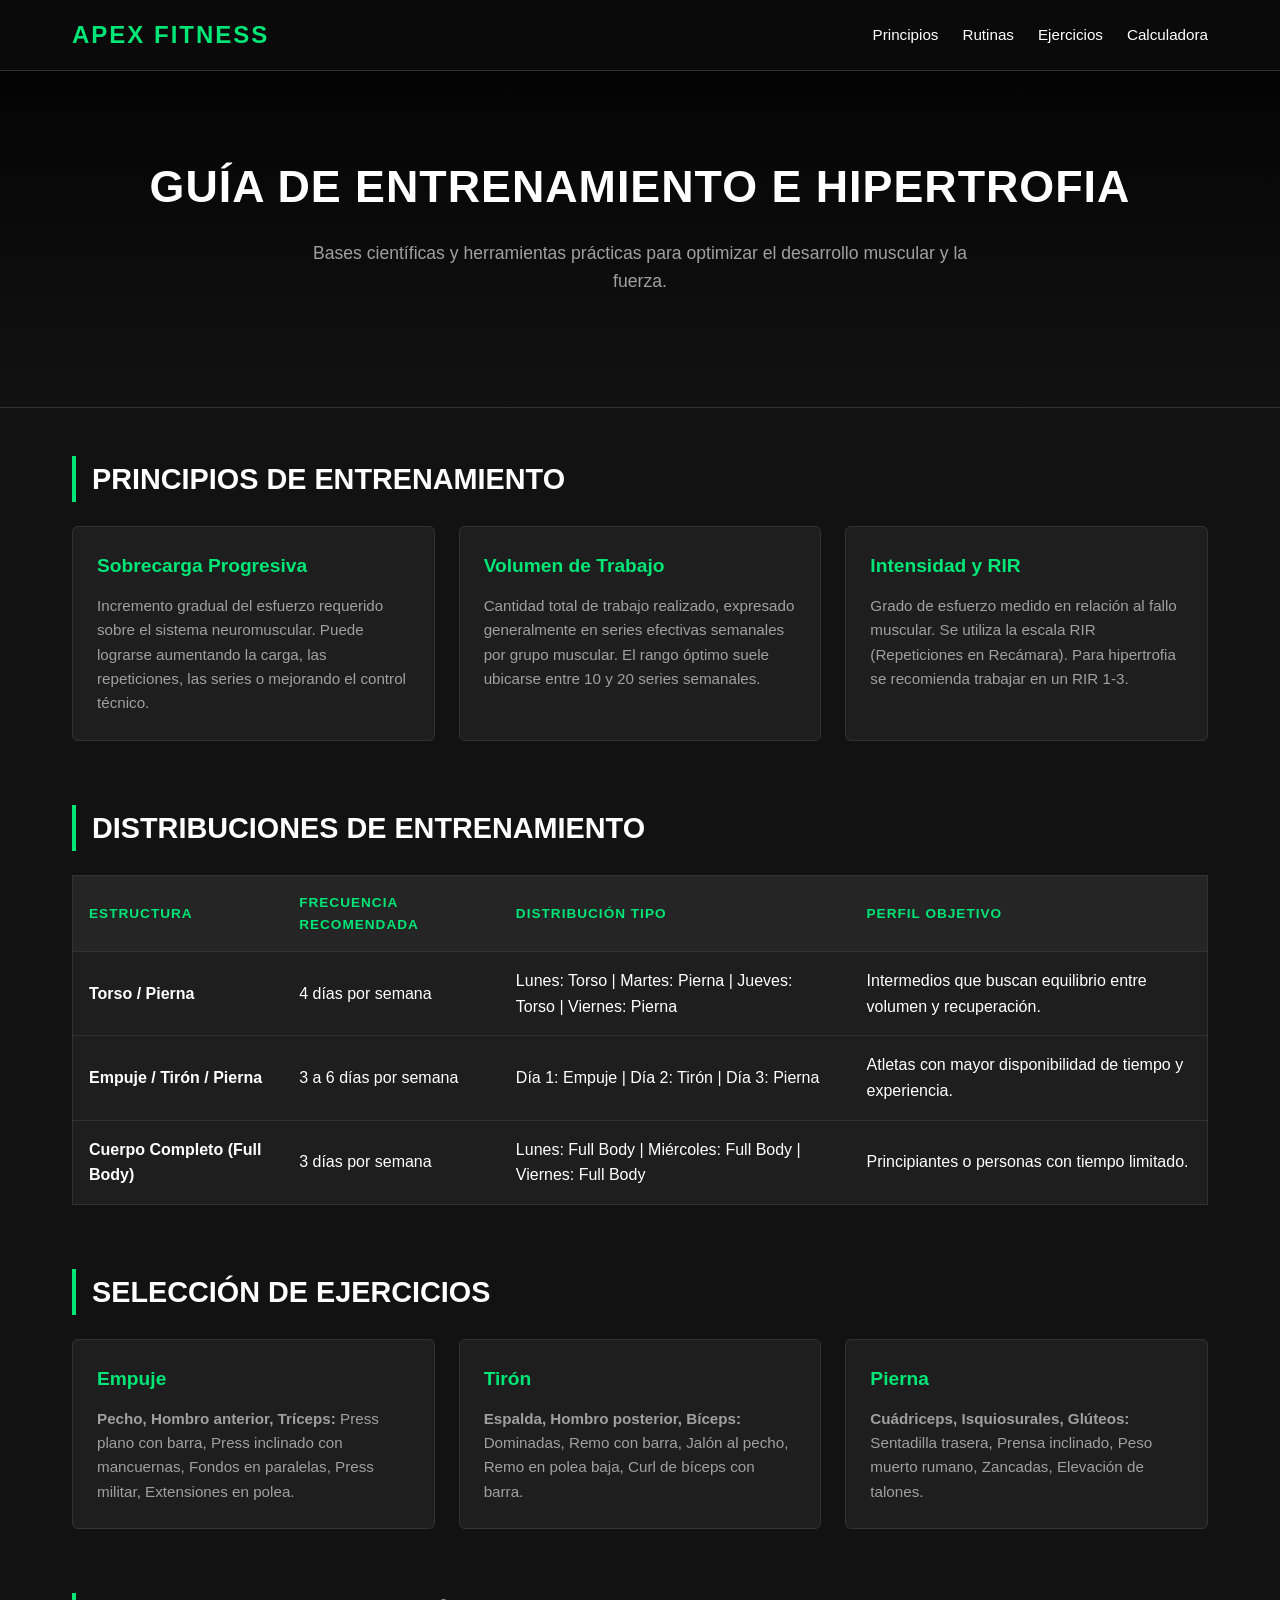
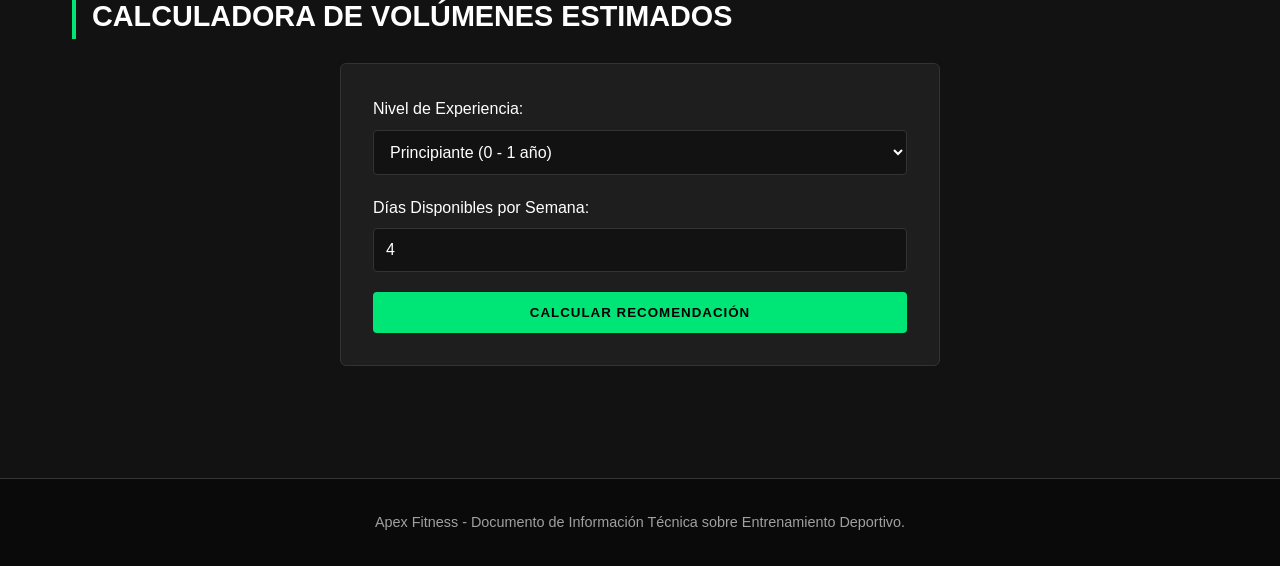
==== commit 4a04ac1f: "Comit prueba1" ====
--- a/index.html
+++ b/index.html
@@ -3,589 +3,450 @@
 <head>
     <meta charset="UTF-8">
     <meta name="viewport" content="width=device-width, initial-scale=1.0">
-    <title>EcoZoo - Naturaleza Viva</title>
+    <title>Apex Fitness - Centro de Información y Entrenamiento</title>
     <style>
+        :root {
+            --bg-dark: #121212;
+            --bg-card: #1e1e1e;
+            --bg-card-hover: #282828;
+            --primary: #00e676;
+            --primary-dark: #00a854;
+            --text-main: #ffffff;
+            --text-muted: #a0a0a0;
+            --border: #333333;
+            --font-family: 'Segoe UI', Tahoma, Geneva, Verdana, sans-serif;
+        }
+
         * {
             box-sizing: border-box;
             margin: 0;
             padding: 0;
-            font-family: 'Segoe UI', Tahoma, Geneva, Verdana, sans-serif;
         }
 
         body {
-            background-color: #f4f7f6;
-            color: #333;
-            display: flex;
-            flex-direction: column;
-            min-height: 100vh;
-        }
-
-        /* Header & Nav Responsive */
-        .header {
-            background-color: #1b4332;
-            color: white;
-            padding: 1rem 1.5rem;
+            background-color: var(--bg-dark);
+            color: var(--text-main);
+            font-family: var(--font-family);
+            line-height: 1.6;
+        }
+
+        header {
+            background-color: #0a0a0a;
+            border-bottom: 1px solid var(--border);
+            position: sticky;
+            top: 0;
+            z-index: 1000;
+        }
+
+        .header-container {
+            max-width: 1200px;
+            margin: 0 auto;
+            padding: 1rem 2rem;
             display: flex;
             justify-content: space-between;
             align-items: center;
-            position: sticky;
-            top: 0;
-            z-index: 1000;
-            flex-wrap: wrap;
-            gap: 15px;
-        }
-
-        .logo-container {
-            display: flex;
-            align-items: center;
-            gap: 10px;
-        }
-
-        .logo-icon {
-            font-size: 2rem;
-        }
-
-        .logo-text {
-            font-size: 1.4rem;
-        }
-
-        .logo-text span {
-            font-size: 0.8rem;
-            display: block;
-            color: #52b788;
-        }
-
-        nav {
-            width: auto;
-        }
-
-        .nav-links {
+        }
+
+        .logo {
+            font-size: 1.5rem;
+            font-weight: 800;
+            letter-spacing: 2px;
+            color: var(--primary);
+            text-transform: uppercase;
+        }
+
+        nav ul {
             display: flex;
             list-style: none;
-            gap: 15px;
-            flex-wrap: wrap;
-        }
-
-        .nav-links a {
-            color: white;
+            gap: 1.5rem;
+        }
+
+        nav a {
+            color: var(--text-main);
             text-decoration: none;
-            font-weight: 600;
+            font-weight: 500;
+            font-size: 0.95rem;
             transition: color 0.3s;
-            font-size: 0.95rem;
-        }
-
-        .nav-links a:hover {
-            color: #52b788;
-        }
-
-        /* Main Container */
-        main {
-            flex: 1;
-        }
-
-        /* Banner Responsive */
-        .hero-banner {
-            background: linear-gradient(rgba(0,0,0,0.5), rgba(0,0,0,0.5)), url('https://images.unsplash.com/photo-1534567153574-2b12153a87f0?auto=format&fit=crop&w=1200&q=80') center/cover;
-            color: white;
+        }
+
+        nav a:hover {
+            color: var(--primary);
+        }
+
+        .hero {
+            background: linear-gradient(180deg, rgba(0,0,0,0.8) 0%, rgba(18,18,18,1) 100%);
+            padding: 5rem 2rem;
             text-align: center;
-            padding: 80px 20px;
-        }
-
-        .hero-banner h2 {
-            font-size: clamp(1.8rem, 4vw, 3rem);
-            margin-bottom: 15px;
-            line-height: 1.2;
-        }
-
-        .hero-banner p {
-            font-size: clamp(1rem, 2vw, 1.2rem);
-        }
-
-        .hero-buttons {
-            margin-top: 25px;
-            display: flex;
-            gap: 15px;
-            justify-content: center;
-            flex-wrap: wrap;
-        }
-
-        .btn {
-            padding: 12px 24px;
-            border: none;
-            border-radius: 5px;
-            cursor: pointer;
-            font-weight: bold;
-            text-decoration: none;
-            display: inline-block;
-            text-align: center;
-            width: auto;
-        }
-
-        .btn-primary {
-            background-color: #2d6a4f;
-            color: white;
-        }
-
-        .btn-secondary {
-            background-color: #d8f3dc;
-            color: #1b4332;
-        }
-
-        .btn:hover {
-            opacity: 0.9;
-        }
-
-        /* Sections General */
-        .section {
-            padding: 40px 20px;
+            border-bottom: 1px solid var(--border);
+        }
+
+        .hero h1 {
+            font-size: 2.8rem;
+            margin-bottom: 1rem;
+            text-transform: uppercase;
+            letter-spacing: 1px;
+        }
+
+        .hero p {
+            color: var(--text-muted);
+            max-width: 700px;
+            margin: 0 auto 2rem auto;
+            font-size: 1.1rem;
+        }
+
+        .container {
             max-width: 1200px;
             margin: 0 auto;
+            padding: 3rem 2rem;
+        }
+
+        section {
+            margin-bottom: 4rem;
+        }
+
+        .section-title {
+            font-size: 1.8rem;
+            margin-bottom: 1.5rem;
+            text-transform: uppercase;
+            border-left: 4px solid var(--primary);
+            padding-left: 1rem;
+        }
+
+        .grid-3 {
+            display: grid;
+            grid-template-columns: repeat(auto-fit, minmax(300px, 1fr));
+            gap: 1.5rem;
+        }
+
+        .card {
+            background-color: var(--bg-card);
+            border: 1px solid var(--border);
+            border-radius: 6px;
+            padding: 1.5rem;
+            transition: transform 0.3s, background-color 0.3s;
+        }
+
+        .card:hover {
+            background-color: var(--bg-card-hover);
+            transform: translateY(-3px);
+        }
+
+        .card h3 {
+            color: var(--primary);
+            margin-bottom: 0.75rem;
+            font-size: 1.2rem;
+        }
+
+        .card p {
+            color: var(--text-muted);
+            font-size: 0.95rem;
+        }
+
+        /* Tabla de rutinas */
+        .table-container {
+            overflow-x: auto;
+        }
+
+        table {
             width: 100%;
-        }
-
-        .section-title {
+            border-collapse: collapse;
+            background-color: var(--bg-card);
+            border: 1px solid var(--border);
+            border-radius: 6px;
+        }
+
+        th, td {
+            padding: 1rem;
+            text-align: left;
+            border-bottom: 1px solid var(--border);
+        }
+
+        th {
+            background-color: #252525;
+            color: var(--primary);
+            font-weight: 600;
+            text-transform: uppercase;
+            font-size: 0.85rem;
+            letter-spacing: 1px;
+        }
+
+        tr:last-child td {
+            border-bottom: none;
+        }
+
+        /* Herramienta Interactiva */
+        .interactive-box {
+            background-color: var(--bg-card);
+            border: 1px solid var(--border);
+            border-radius: 6px;
+            padding: 2rem;
+            max-width: 600px;
+            margin: 0 auto;
+        }
+
+        .form-group {
+            margin-bottom: 1.25rem;
+        }
+
+        .form-group label {
+            display: block;
+            margin-bottom: 0.5rem;
+            color: var(--text-main);
+            font-weight: 500;
+        }
+
+        .form-group input, .form-group select {
+            width: 100%;
+            padding: 0.75rem;
+            background-color: #121212;
+            border: 1px solid var(--border);
+            border-radius: 4px;
+            color: var(--text-main);
+            font-family: inherit;
+            font-size: 1rem;
+        }
+
+        .form-group input:focus, .form-group select:focus {
+            outline: none;
+            border-color: var(--primary);
+        }
+
+        .btn {
+            display: inline-block;
+            background-color: var(--primary);
+            color: #000000;
+            font-weight: 700;
+            padding: 0.8rem 1.5rem;
+            border: none;
+            border-radius: 4px;
+            cursor: pointer;
+            width: 100%;
+            text-transform: uppercase;
+            letter-spacing: 1px;
+            transition: background-color 0.3s;
+        }
+
+        .btn:hover {
+            background-color: var(--primary-dark);
+            color: #ffffff;
+        }
+
+        .result-box {
+            margin-top: 1.5rem;
+            padding: 1rem;
+            background-color: #121212;
+            border-left: 4px solid var(--primary);
+            display: none;
+        }
+
+        .result-box h4 {
+            margin-bottom: 0.5rem;
+            color: var(--primary);
+        }
+
+        .result-box p {
+            color: var(--text-muted);
+            font-size: 0.95rem;
+        }
+
+        footer {
+            background-color: #0a0a0a;
+            border-top: 1px solid var(--border);
+            padding: 2rem;
             text-align: center;
-            color: #1b4332;
-            margin-bottom: 30px;
-            font-size: clamp(1.5rem, 3vw, 2rem);
-        }
-
-        /* Cards & Grid Responsive */
-        .grid {
-            display: grid;
-            grid-template-columns: repeat(auto-fit, minmax(250px, 1fr));
-            gap: 20px;
-        }
-
-        .card {
-            background: white;
-            border-radius: 8px;
-            overflow: hidden;
-            box-shadow: 0 4px 6px rgba(0,0,0,0.1);
-            padding: 20px;
-            display: flex;
-            flex-direction: column;
-        }
-
-        .card img {
-            width: 100%;
-            height: 200px;
-            object-fit: cover;
-            border-radius: 6px;
-            margin-bottom: 15px;
-        }
-
-        .badge {
-            display: inline-block;
-            align-self: flex-start;
-            background: #d8f3dc;
-            color: #1b4332;
-            padding: 4px 8px;
-            border-radius: 4px;
-            font-size: 0.8rem;
-            font-weight: bold;
-            margin-bottom: 10px;
-        }
-
-        /* Categorías Filtro Responsive */
-        .category-filter {
-            display: flex;
-            justify-content: center;
-            gap: 10px;
-            margin-bottom: 30px;
-            flex-wrap: wrap;
-        }
-
-        .filter-btn {
-            padding: 8px 16px;
-            border: 1px solid #2d6a4f;
-            background: white;
-            color: #2d6a4f;
-            border-radius: 20px;
-            cursor: pointer;
+            color: var(--text-muted);
             font-size: 0.9rem;
-            white-space: nowrap;
-        }
-
-        .filter-btn.active, .filter-btn:hover {
-            background: #2d6a4f;
-            color: white;
-        }
-
-        /* Forms & Tables */
-        .contact-container {
-            display: grid;
-            grid-template-columns: 1fr 1fr;
-            gap: 30px;
-        }
-
-        form {
-            display: flex;
-            flex-direction: column;
-            gap: 15px;
-        }
-
-        form input, form textarea {
-            width: 100%;
-            padding: 10px;
-            border: 1px solid #ccc;
-            border-radius: 4px;
-        }
-
-        .info-box {
-            background: #e9f5ec;
-            padding: 20px;
-            border-radius: 8px;
-        }
-
-        /* Footer */
-        .footer {
-            background: #081c15;
-            color: white;
-            text-align: center;
-            padding: 20px;
-            margin-top: auto;
-        }
-
-        .social-links {
-            margin-top: 10px;
-        }
-
-        .social-links a {
-            color: #52b788;
-            text-decoration: none;
-            margin: 0 5px;
-        }
-
-        /* MEDIA QUERIES PARA ADAPTABILIDAD TOTAL */
+        }
+
         @media (max-width: 768px) {
-            .header {
+            .header-container {
                 flex-direction: column;
-                align-items: center;
-                text-align: center;
-                padding: 1rem;
+                gap: 1rem;
             }
-
-            .nav-links {
-                justify-content: center;
-                gap: 12px;
-            }
-
-            .contact-container {
-                grid-template-columns: 1fr;
-            }
-
-            .hero-banner {
-                padding: 60px 15px;
-            }
-
-            .hero-buttons {
-                flex-direction: column;
-                align-items: stretch;
-            }
-
-            .btn {
-                width: 100%;
-            }
-        }
-
-        @media (max-width: 480px) {
-            .grid {
-                grid-template-columns: 1fr;
-            }
-
-            .category-filter {
-                justify-content: flex-start;
-                overflow-x: auto;
-                padding-bottom: 10px;
-            }
-
-            .section {
-                padding: 25px 15px;
+            
+            .hero h1 {
+                font-size: 2rem;
             }
         }
     </style>
 </head>
 <body>
 
-    <!-- Menú de Navegación -->
-    <header class="header">
-        <div class="logo-container">
-            <span class="logo-icon">🌿</span>
-            <h1 class="logo-text">EcoZooPuce <span>Naturaleza Viva</span></h1>
+    <header>
+        <div class="header-container">
+            <div class="logo">Apex Fitness</div>
+            <nav>
+                <ul>
+                    <li><a href="#principios">Principios</a></li>
+                    <li><a href="#rutinas">Rutinas</a></li>
+                    <li><a href="#ejercicios">Ejercicios</a></li>
+                    <li><a href="#calculadora">Calculadora</a></li>
+                </ul>
+            </nav>
         </div>
-        <nav>
-            <ul class="nav-links">
-                <li><a href="#" onclick="navigate('home')">Inicio</a></li>
-                <li><a href="#" onclick="navigate('animals')">Animales</a></li>
-                <li><a href="#" onclick="navigate('services')">Servicios</a></li>
-                <li><a href="#" onclick="navigate('education')">Educación</a></li>
-                <li><a href="#" onclick="navigate('contact')">Contacto</a></li>
-            </ul>
-        </nav>
     </header>
 
-    <!-- Contenedor Principal -->
-    <main id="app-content"></main>
-
-    <!-- Pie de página -->
-    <footer class="footer">
-        <p>&copy; 2026 EcoZoo Naturaleza Viva - Todos los derechos reservados.</p>
-        <div class="social-links">
-            <a href="#">Facebook</a> | <a href="#">Instagram</a> | <a href="#">TikTok</a>
-        </div>
+    <div class="hero">
+        <h1>Guía de Entrenamiento e Hipertrofia</h1>
+        <p>Bases científicas y herramientas prácticas para optimizar el desarrollo muscular y la fuerza.</p>
+    </div>
+
+    <div class="container">
+
+        <!-- Principios Fundamentales -->
+        <section id="principios">
+            <h2 class="section-title">Principios de Entrenamiento</h2>
+            <div class="grid-3">
+                <div class="card">
+                    <h3>Sobrecarga Progresiva</h3>
+                    <p>Incremento gradual del esfuerzo requerido sobre el sistema neuromuscular. Puede lograrse aumentando la carga, las repeticiones, las series o mejorando el control técnico.</p>
+                </div>
+                <div class="card">
+                    <h3>Volumen de Trabajo</h3>
+                    <p>Cantidad total de trabajo realizado, expresado generalmente en series efectivas semanales por grupo muscular. El rango óptimo suele ubicarse entre 10 y 20 series semanales.</p>
+                </div>
+                <div class="card">
+                    <h3>Intensidad y RIR</h3>
+                    <p>Grado de esfuerzo medido en relación al fallo muscular. Se utiliza la escala RIR (Repeticiones en Recámara). Para hipertrofia se recomienda trabajar en un RIR 1-3.</p>
+                </div>
+            </div>
+        </section>
+
+        <!-- Rutinas -->
+        <section id="rutinas">
+            <h2 class="section-title">Distribuciones de Entrenamiento</h2>
+            <div class="table-container">
+                <table>
+                    <thead>
+                        <tr>
+                            <th>Estructura</th>
+                            <th>Frecuencia Recomendada</th>
+                            <th>Distribución Tipo</th>
+                            <th>Perfil Objetivo</th>
+                        </tr>
+                    </thead>
+                    <tbody>
+                        <tr>
+                            <td><strong>Torso / Pierna</strong></td>
+                            <td>4 días por semana</td>
+                            <td>Lunes: Torso | Martes: Pierna | Jueves: Torso | Viernes: Pierna</td>
+                            <td>Intermedios que buscan equilibrio entre volumen y recuperación.</td>
+                        </tr>
+                        <tr>
+                            <td><strong>Empuje / Tirón / Pierna</strong></td>
+                            <td>3 a 6 días por semana</td>
+                            <td>Día 1: Empuje | Día 2: Tirón | Día 3: Pierna</td>
+                            <td>Atletas con mayor disponibilidad de tiempo y experiencia.</td>
+                        </tr>
+                        <tr>
+                            <td><strong>Cuerpo Completo (Full Body)</strong></td>
+                            <td>3 días por semana</td>
+                            <td>Lunes: Full Body | Miércoles: Full Body | Viernes: Full Body</td>
+                            <td>Principiantes o personas con tiempo limitado.</td>
+                        </tr>
+                    </tbody>
+                </table>
+            </div>
+        </section>
+
+        <!-- Ejercicios Clave -->
+        <section id="ejercicios">
+            <h2 class="section-title">Selección de Ejercicios</h2>
+            <div class="grid-3">
+                <div class="card">
+                    <h3>Empuje</h3>
+                    <p><strong>Pecho, Hombro anterior, Tríceps:</strong> Press plano con barra, Press inclinado con mancuernas, Fondos en paralelas, Press militar, Extensiones en polea.</p>
+                </div>
+                <div class="card">
+                    <h3>Tirón</h3>
+                    <p><strong>Espalda, Hombro posterior, Bíceps:</strong> Dominadas, Remo con barra, Jalón al pecho, Remo en polea baja, Curl de bíceps con barra.</p>
+                </div>
+                <div class="card">
+                    <h3>Pierna</h3>
+                    <p><strong>Cuádriceps, Isquiosurales, Glúteos:</strong> Sentadilla trasera, Prensa inclinado, Peso muerto rumano, Zancadas, Elevación de talones.</p>
+                </div>
+            </div>
+        </section>
+
+        <!-- Calculadora Interactiva JS -->
+        <section id="calculadora">
+            <h2 class="section-title">Calculadora de Volúmenes Estimados</h2>
+            <div class="interactive-box">
+                <div class="form-group">
+                    <label for="nivel">Nivel de Experiencia:</label>
+                    <select id="nivel">
+                        <option value="principiante">Principiante (0 - 1 año)</option>
+                        <option value="intermedio">Intermedio (1 - 3 años)</option>
+                        <option value="avanzado">Avanzado (3+ años)</option>
+                    </select>
+                </div>
+                <div class="form-group">
+                    <label for="dias">Días Disponibles por Semana:</label>
+                    <input type="number" id="dias" min="2" max="6" value="4">
+                </div>
+                <button class="btn" onclick="calcularRecomendacion()">Calcular Recomendación</button>
+
+                <div id="resultado" class="result-box">
+                    <h4 id="res-titulo">Recomendación Personalizada</h4>
+                    <p id="res-volumen"></p>
+                    <p id="res-frecuencia"></p>
+                    <p id="res-rutina"></p>
+                </div>
+            </div>
+        </section>
+
+    </div>
+
+    <footer>
+        <p>Apex Fitness - Documento de Información Técnica sobre Entrenamiento Deportivo.</p>
     </footer>
 
-    <!-- Lógica JavaScript -->
     <script>
-        const animalsData = [
-            // --- MAMÍFEROS ---
-            { name: "León", category: "Mamíferos", image: "https://images.unsplash.com/photo-1546182990-dffeafbe841d?auto=format&fit=crop&w=500&q=80", description: "El gran felino conocido como el rey de la selva.", habitat: "Sabana africana", features: "Melena densa en machos, caza social en manada.", diet: "Carnívoro" },
-            { name: "Elefante", category: "Mamíferos", image: "https://images.unsplash.com/photo-1557050543-4d5f4e07ef46?auto=format&fit=crop&w=500&q=80", description: "El mamífero terrestre más grande del mundo.", habitat: "Bosques y sabanas", features: "Trompa multifuncional y colmillos de marfil.", diet: "Herbívoro" },
-            { name: "Jirafa", category: "Mamíferos", image: "https://images.unsplash.com/photo-1547721064-da6cfb341d50?auto=format&fit=crop&w=500&q=80", description: "El animal más alto de la Tierra.", habitat: "Praderas africanas", features: "Cuello extremadamente largo y patrón único de manchas.", diet: "Herbívoro" },
-            { name: "Tigre", category: "Mamíferos", image: "https://images.unsplash.com/photo-1561731216-c3a4d99437d5?auto=format&fit=crop&w=500&q=80", description: "Superdepredador de pelaje anaranjado con rayas negras.", habitat: "Bosques densos y selvas", features: "Excelente nadador y cazador solitario.", diet: "Carnívoro" },
-
-            // --- AVES ---
-            { name: "Águila Real", category: "Aves", image: "https://images.unsplash.com/photo-1611689342806-0863700ce1e4?auto=format&fit=crop&w=500&q=80", description: "Una de las aves de presa más impresionantes.", habitat: "Montañas y acantilados", features: "Visión agudísima y garras poderosas.", diet: "Carnívoro" },
-            { name: "Flamenco", category: "Aves", image: "https://media.istockphoto.com/id/616135474/es/foto/flamencos-en-el-lago-kenia-%C3%A1frica.jpg?s=1024x1024&w=is&k=20&c=2FgWJEaiQrLtqUEnGoTApNV8_yaD_qby12whD1tjdEQ=", description: "Ave acuática conocida por su característico color rosado.", habitat: "Lagos salobres y humedales", features: "Pico curvo adaptado para filtrar alimento.", diet: "Filtrador (crustáceos y algas)" },
-            { name: "Búho Real", category: "Aves", image: "https://encrypted-tbn0.gstatic.com/images?q=tbn:ANd9GcTj7sPccjR10nmkMZvCb_onGtCEtmnQEAyW1rAqVtKbVkhAzYL9bXKyUQQ&s=10", description: "Rapaz nocturna de mirada penetrante.", habitat: "Bosques y zonas rocosas", features: "Vuelo totalmente silencioso.", diet: "Carnívoro" },
-            { name: "Tucán", category: "Aves", image: "https://images.unsplash.com/photo-1550853024-fae8cd4be47f?auto=format&fit=crop&w=500&q=80", description: "Ave tropical famosa por su pico largo y colorido.", habitat: "Selvas tropicales", features: "Pico ligero de queratina y plumaje vivo.", diet: "Frugívoro" },
-
-            // --- REPTILES ---
-            { name: "Tortuga Marina", category: "Reptiles", image: "https://images.unsplash.com/photo-1437622368342-7a3d73a34c8f?auto=format&fit=crop&w=500&q=80", description: "Reptil ancestral que migra miles de kilómetros.", habitat: "Arrecifes y océanos abiertos", features: "Caparazón hidrodinámico y grandes aletas.", diet: "Omnívoro" },
-            { name: "Cocodrilo", category: "Reptiles", image: "https://images.unsplash.com/photo-1525382455947-f319bc05fb35?auto=format&fit=crop&w=500&q=80", description: "Gran reptil semiacuático con mordida poderosa.", habitat: "Ríos, pantanos y zonas costeras", features: "Piel escamosa y dura.", diet: "Carnívoro" },
-            { name: "Camaleón", category: "Reptiles", image: "https://encrypted-tbn0.gstatic.com/images?q=tbn:ANd9GcSdPAr5eUlrF9iF5v1S5VuKDE10gj6QJ-7Mel7P57ONORE5n7nhSM49_76O&s=10", description: "Reptil famoso por cambiar de color.", habitat: "Bosques tropicales", features: "Ojos con movimiento independiente.", diet: "Insectívoro" },
-            { name: "Iguana Verde", category: "Reptiles", image: "https://www.shutterstock.com/image-photo/young-green-iguana-perched-on-260nw-2700496977.jpg", description: "Gran lagarto arborícola nativo de América.", habitat: "Copas de los árboles cerca del agua", features: "Cresta dorsal de espinas y cola larga.", diet: "Herbívoro" },
-
-            // --- ACUÁTICOS ---
-            { name: "Delfín", category: "Acuáticos", image: "https://images.unsplash.com/photo-1570481662006-a3a1374699e8?auto=format&fit=crop&w=500&q=80", description: "Mamífero acuático altamente inteligente.", habitat: "Océanos y mares", features: "Comunicación mediante ecolocalización.", diet: "Piscívoro" },
-            { name: "Tiburón Blanco", category: "Acuáticos", image: "https://images.unsplash.com/photo-1560275619-4662e36fa65c?auto=format&fit=crop&w=500&q=80", description: "El depredador marino más emblemático.", habitat: "Aguas templadas", features: "Múltiples filas de dientes aserrados.", diet: "Carnívoro" },
-            { name: "Manta Raya", category: "Acuáticos", image: "https://capuchino.mx/wp-content/uploads/2022/12/Rayas-aguila.jpg", description: "Gigante pacífico del océano.", habitat: "Aguas tropicales", features: "Cuerpo aplanado con aletas gigantes.", diet: "Filtrador (plancton)" },
-            { name: "Pez Payaso", category: "Acuáticos", image: "https://encrypted-tbn0.gstatic.com/images?q=tbn:ANd9GcTXiO58aVTR0Gy-AGtmCNJJ-qn4luiqDNrk0Dmo0Gobdq98CKLCzK6tF_th&s=10", description: "Pequeño pez de colores naranja y blanco.", habitat: "Arrecifes e anémonas", features: "Inmune al veneno de las anémonas.", diet: "Omnívoro" }
-        ];
-
-        function HomeComponent() {
-            return `
-                <section class="hero-banner">
-                    <h2>Un encuentro salvaje con la naturaleza</h2>
-                    <p>Descubre la biodiversidad y aprende a proteger nuestro planeta.</p>
-                    <div class="hero-buttons">
-                        <button class="btn btn-primary" onclick="navigate('animals')">Ver Animales</button>
-                        <button class="btn btn-secondary" onclick="navigate('services')">Planear Visita</button>
-                    </div>
-                </section>
-
-                <section class="section">
-                    <h3 class="section-title">Sobre EcoZoo</h3>
-                    <p style="text-align: center; max-width: 800px; margin: 0 auto 30px auto; line-height: 1.6;">
-                        EcoZoo es un santuario biológico comprometido con el rescate, rehabilitación y conservación 
-                        de especies amenazadas. Con más de 50 hectáreas de hábitats recreados, ofrecemos una experiencia
-                        educativa e inmersiva para toda la familia.
-                    </p>
-
-                    <h3 class="section-title">Información Destacada</h3>
-                    <div class="grid">
-                        <div class="card">
-                            <h4>🌱 Programa de Conservación</h4>
-                            <p>Más de 30 especies rescatadas y reintegradas a sus hábitats naturales este año.</p>
-                        </div>
-                        <div class="card">
-                            <h4>🦁 Experiencias Interactivas</h4>
-                            <p>Recorridos guiados al atardecer para conocer el comportamiento nocturno de los grandes felinos.</p>
-                        </div>
-                        <div class="card">
-                            <h4>🎟️ Descuentos Especiales</h4>
-                            <p>Entrada gratuita para niños menores de 3 años y tarifas reducidas para grupos escolares.</p>
-                        </div>
-                    </div>
-                </section>
-            `;
-        }
-
-        function AnimalsComponent(filter = "Todos") {
-            const categories = ["Todos", "Mamíferos", "Aves", "Reptiles", "Acuáticos"];
-            const filteredAnimals = filter === "Todos" ? animalsData : animalsData.filter(a => a.category === filter);
-
-            const filterButtonsHTML = categories.map(cat => `
-                <button class="filter-btn ${cat === filter ? 'active' : ''}" onclick="filterAnimals('${cat}')">
-                    ${cat}
-                </button>
-            `).join('');
-
-            const cardsHTML = filteredAnimals.map(animal => `
-                <div class="card">
-                    <img src="${animal.image}" alt="${animal.name}" loading="lazy">
-                    <span class="badge">${animal.category}</span>
-                    <h3>${animal.name}</h3>
-                    <p><strong>Descripción:</strong> ${animal.description}</p>
-                    <p><strong>Hábitat:</strong> ${animal.habitat}</p>
-                    <p><strong>Características:</strong> ${animal.features}</p>
-                    <p><strong>Alimentación:</strong> ${animal.diet}</p>
-                </div>
-            `).join('');
-
-            return `
-                <section class="section">
-                    <h2 class="section-title">Nuestros Animales</h2>
-                    <div class="category-filter">
-                        ${filterButtonsHTML}
-                    </div>
-                    <div class="grid">
-                        ${cardsHTML}
-                    </div>
-                </section>
-            `;
-        }
-
-        function ServicesComponent() {
-            return `
-                <section class="section">
-                    <h2 class="section-title">Servicios para Visitantes</h2>
-                    <div class="grid">
-                        <div class="card">
-                            <h3>🚶‍♂️ Visitas Guiadas</h3>
-                            <p>Acompaña a nuestros biólogos en recorridos temáticos de 90 minutos.</p>
-                        </div>
-                        <div class="card">
-                            <h3>🎓 Recorridos Educativos</h3>
-                            <p>Diseñados para escuelas, enfocados en biología, ecología y preservación.</p>
-                        </div>
-                        <div class="card">
-                            <h3>🍔 Zona de Alimentación</h3>
-                            <p>Restaurantes y áreas de picnic con opciones saludables y vegetarianas.</p>
-                        </div>
-                        <div class="card">
-                            <h3>🎁 Tienda de Recuerdos</h3>
-                            <p>Adquiere souvenirs ecológicos; tus compras apoyan la conservación.</p>
-                        </div>
-                        <div class="card">
-                            <h3>🎉 Eventos Especiales</h3>
-                            <p>Celebración de cumpleaños y eventos corporativos en espacios al aire libre.</p>
-                        </div>
-                        <div class="card">
-                            <h3>🎈 Actividades para Niños</h3>
-                            <p>Talleres de arte, granja interactiva y zonas de juegos infantiles.</p>
-                        </div>
-                    </div>
-
-                    <div style="margin-top: 40px;" class="grid">
-                        <div class="info-box">
-                            <h3>⏰ Horarios de Atención</h3>
-                            <p><strong>Lunes a Viernes:</strong> 9:00 AM - 5:00 PM</p>
-                            <p><strong>Sábados, Domingos y Festivos:</strong> 8:30 AM - 6:00 PM</p>
-                        </div>
-                        <div class="info-box">
-                            <h3>🎟️ Precios de Entrada</h3>
-                            <p><strong>Adultos (12+ años):</strong> $15.00</p>
-                            <p><strong>Niños (3-11 años):</strong> $8.00</p>
-                            <p><strong>Adultos Mayores / Estudiantes:</strong> $10.00</p>
-                        </div>
-                    </div>
-                </section>
-            `;
-        }
-
-        function EducationComponent() {
-            return `
-                <section class="section">
-                    <h2 class="section-title">Educación y Conservación</h2>
-                    <div class="grid">
-                        <div class="card">
-                            <h3>🛡️ Protección de Especies</h3>
-                            <p>Participamos en programas internacionales de reproducción en cautiverio.</p>
-                        </div>
-                        <div class="card">
-                            <h3>🌍 Cuidado del Medio Ambiente</h3>
-                            <p>EcoZoo funciona con un 100% de energía renovable y cero plásticos.</p>
-                        </div>
-                        <div class="card">
-                            <h3>📚 Programas Educativos</h3>
-                            <p>Ofrecemos voluntariados, campamentos de verano y conferencias gratuitas.</p>
-                        </div>
-                    </div>
-
-                    <div style="margin-top: 40px;">
-                        <h3 class="section-title">💡 Datos Interesantes & Consejos</h3>
-                        <div class="grid">
-                            <div class="info-box">
-                                <h4>¿Sabías qué?</h4>
-                                <p>Las huellas de la nariz de las jirafas son únicas, equivalente a las huellas dactilares humanas.</p>
-                            </div>
-                            <div class="info-box">
-                                <h4>Consejo Eco</h4>
-                                <p>Reduce el uso de plásticos de un solo uso para evitar la contaminación de mares y hábitats terrestres.</p>
-                            </div>
-                        </div>
-                    </div>
-                </section>
-            `;
-        }
-
-        function ContactComponent() {
-            return `
-                <section class="section">
-                    <h2 class="section-title">Contacto y Ubicación</h2>
-                    <div class="contact-container">
-                        <form onsubmit="handleContactSubmit(event)">
-                            <h3>Envíanos un mensaje</h3>
-                            <div>
-                                <label>Nombre:</label>
-                                <input type="text" required placeholder="Tu nombre completo">
-                            </div>
-                            <div>
-                                <label>Correo Electrónico:</label>
-                                <input type="email" required placeholder="tu@email.com">
-                            </div>
-                            <div>
-                                <label>Teléfono:</label>
-                                <input type="tel" placeholder="(+593) 999999999">
-                            </div>
-                            <div>
-                                <label>Mensaje:</label>
-                                <textarea rows="4" required placeholder="¿En qué podemos ayudarte?"></textarea>
-                            </div>
-                            <button type="submit" class="btn btn-primary">Enviar Mensaje</button>
-                        </form>
-
-                        <div class="info-box">
-                            <h3>Información del Zoológico</h3>
-                            <p><strong>📍 Dirección:</strong> Av. Los Biomas #123, Reserva Ecología Verde</p>
-                            <p><strong>🕒 Horarios:</strong> Lun-Dom 9:00 AM - 5:00 PM</p>
-                            <p><strong>📞 Teléfono:</strong> (02) 2345-6789</p>
-                            <p><strong>✉️ Email:</strong> contacto@ecozoo.org</p>
-                            <br>
-                            <h4>Redes Sociales</h4>
-                            <p>Síguenos en @EcoZooOficial en todas las plataformas.</p>
-                        </div>
-                    </div>
-                </section>
-            `;
-        }
-
-        function navigate(view) {
-            const app = document.getElementById("app-content");
-            switch (view) {
-                case "home": app.innerHTML = HomeComponent(); break;
-                case "animals": app.innerHTML = AnimalsComponent(); break;
-                case "services": app.innerHTML = ServicesComponent(); break;
-                case "education": app.innerHTML = EducationComponent(); break;
-                case "contact": app.innerHTML = ContactComponent(); break;
-                default: app.innerHTML = HomeComponent();
+        function calcularRecomendacion() {
+            const nivel = document.getElementById('nivel').value;
+            const dias = parseInt(document.getElementById('dias').value);
+            const resultadoBox = document.getElementById('resultado');
+            
+            const resVolumen = document.getElementById('res-volumen');
+            const resFrecuencia = document.getElementById('res-frecuencia');
+            const resRutina = document.getElementById('res-rutina');
+
+            if (isNaN(dias) || dias < 2 || dias > 6) {
+                alert('Por favor, ingresa un número de días válido entre 2 y 6.');
+                return;
             }
-            window.scrollTo(0, 0);
-        }
-
-        function filterAnimals(category) {
-            document.getElementById("app-content").innerHTML = AnimalsComponent(category);
-        }
-
-        function handleContactSubmit(event) {
-            event.preventDefault();
-            alert("¡Gracias por contactarnos! Te responderemos a la brevedad.");
-            event.target.reset();
-        }
-
-        document.addEventListener("DOMContentLoaded", () => navigate("home"));
+
+            let volumenText = '';
+            let frecuenciaText = '';
+            let rutinaText = '';
+
+            // Asignación de volumen por nivel
+            if (nivel === 'principiante') {
+                volumenText = 'Volumen objetivo: 10 a 12 series efectivas por grupo muscular a la semana.';
+            } else if (nivel === 'intermedio') {
+                volumenText = 'Volumen objetivo: 12 a 16 series efectivas por grupo muscular a la semana.';
+            } else {
+                volumenText = 'Volumen objetivo: 16 a 20 series efectivas por grupo muscular a la semana.';
+            }
+
+            // Asignación de distribución según días y nivel
+            if (dias <= 3) {
+                frecuenciaText = 'Frecuencia recomendada: Frecuencia 2 o 3 (entrenar todo el cuerpo en cada sesión o alternar divididos).';
+                rutinaText = 'Estructura sugerida: Rutina Full Body (Cuerpo Completo).';
+            } else if (dias === 4) {
+                frecuenciaText = 'Frecuencia recomendada: Frecuencia 2 (cada grupo muscular trabajado 2 veces por semana).';
+                rutinaText = 'Estructura sugerida: Rutina Torso / Pierna.';
+            } else {
+                frecuenciaText = 'Frecuencia recomendada: Frecuencia 2 con volumen distribuido.';
+                rutinaText = 'Estructura sugerida: Empuje / Tirón / Pierna (PPL) o Torso / Pierna / Brazos.';
+            }
+
+            resVolumen.textContent = volumenText;
+            resFrecuencia.textContent = frecuenciaText;
+            resRutina.textContent = rutinaText;
+
+            resultadoBox.style.display = 'block';
+        }
     </script>
 </body>
 </html>
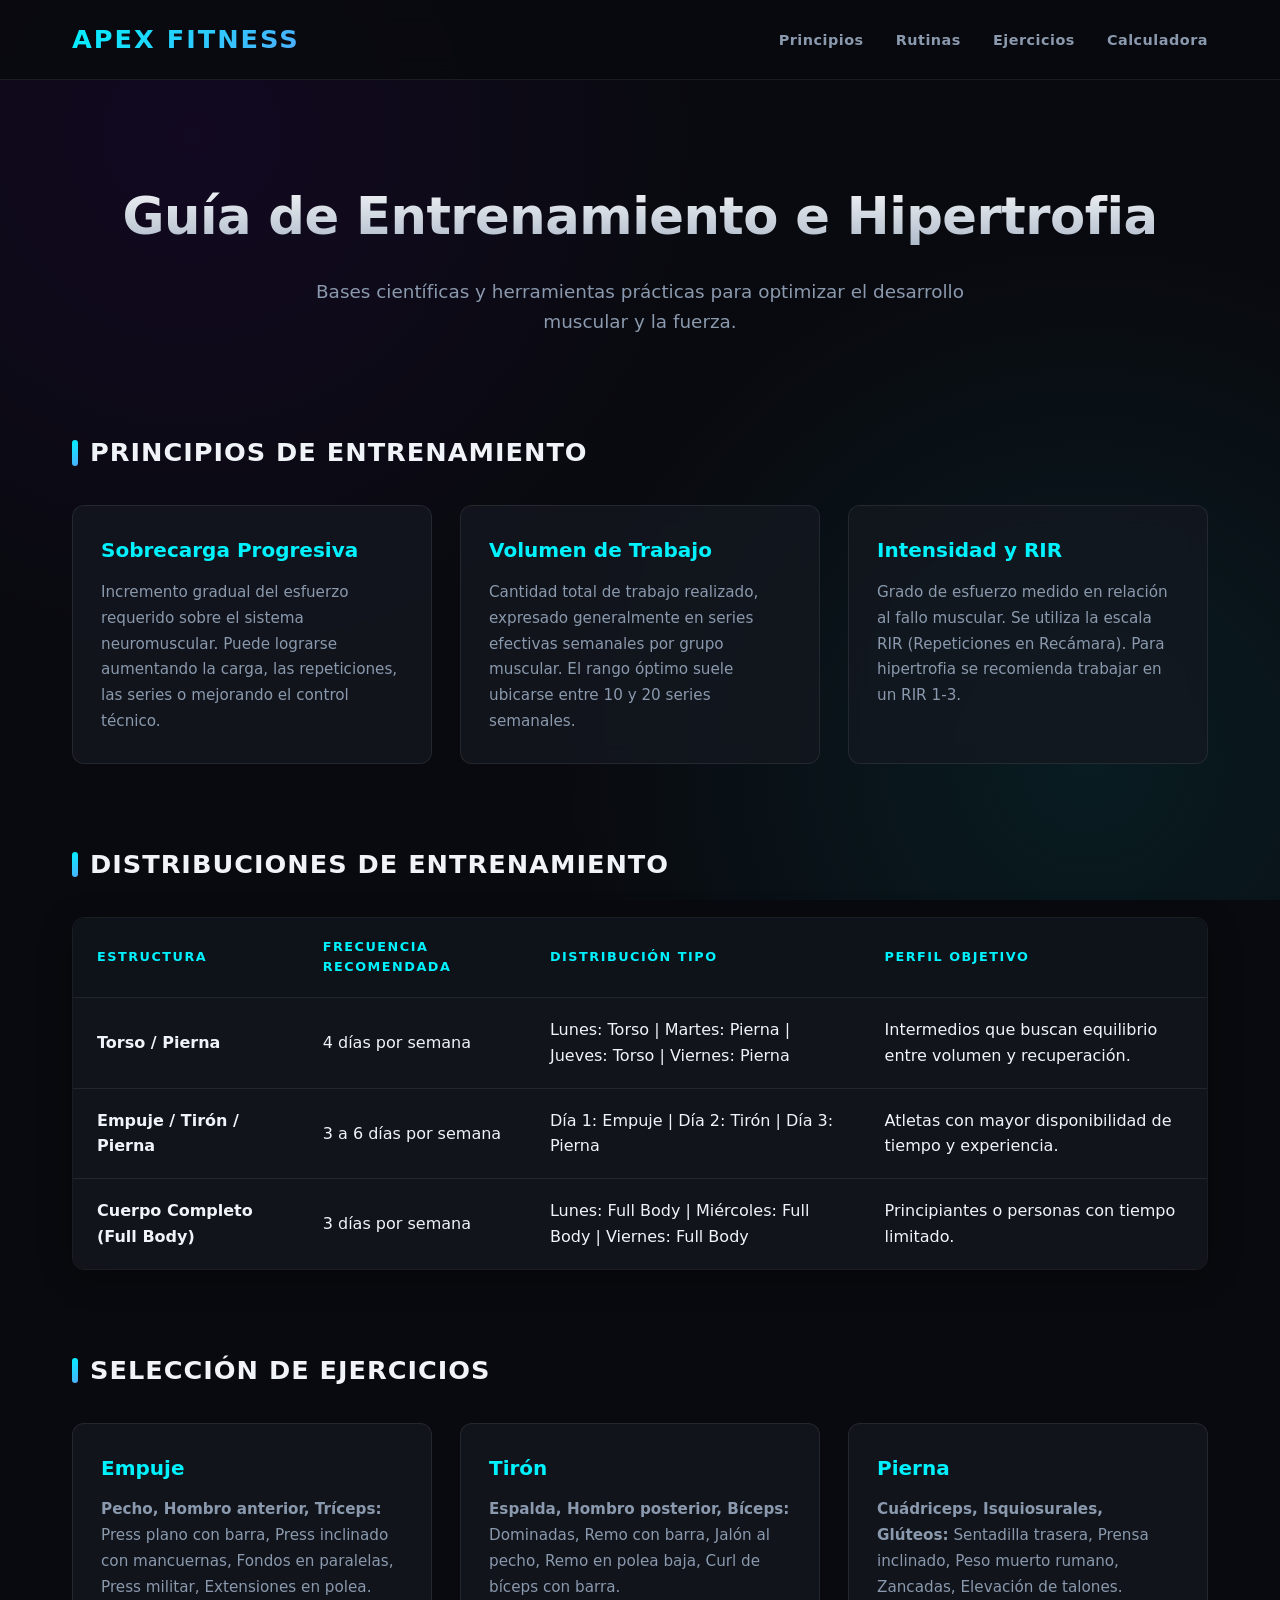
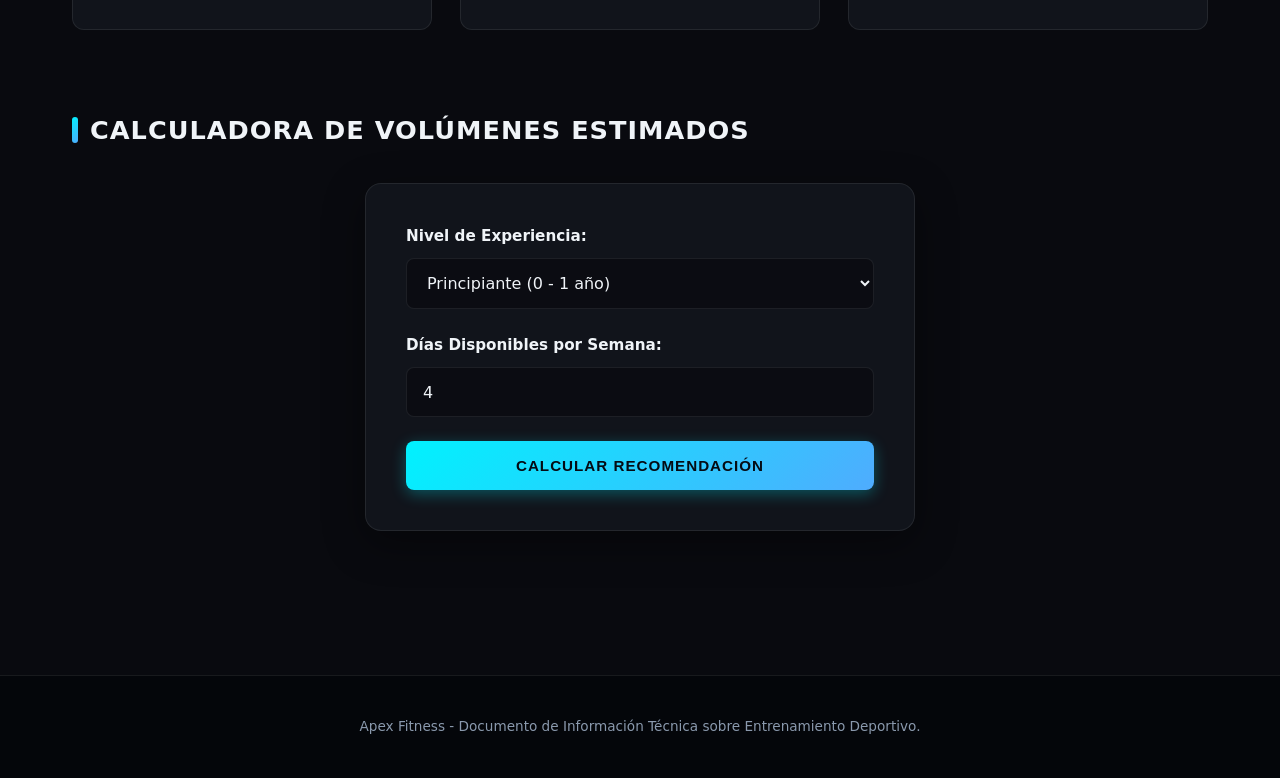
==== commit ec87ee04: "Comit prueba2" ====
--- a/index.html
+++ b/index.html
@@ -4,271 +4,7 @@
     <meta charset="UTF-8">
     <meta name="viewport" content="width=device-width, initial-scale=1.0">
     <title>Apex Fitness - Centro de Información y Entrenamiento</title>
-    <style>
-        :root {
-            --bg-dark: #121212;
-            --bg-card: #1e1e1e;
-            --bg-card-hover: #282828;
-            --primary: #00e676;
-            --primary-dark: #00a854;
-            --text-main: #ffffff;
-            --text-muted: #a0a0a0;
-            --border: #333333;
-            --font-family: 'Segoe UI', Tahoma, Geneva, Verdana, sans-serif;
-        }
-
-        * {
-            box-sizing: border-box;
-            margin: 0;
-            padding: 0;
-        }
-
-        body {
-            background-color: var(--bg-dark);
-            color: var(--text-main);
-            font-family: var(--font-family);
-            line-height: 1.6;
-        }
-
-        header {
-            background-color: #0a0a0a;
-            border-bottom: 1px solid var(--border);
-            position: sticky;
-            top: 0;
-            z-index: 1000;
-        }
-
-        .header-container {
-            max-width: 1200px;
-            margin: 0 auto;
-            padding: 1rem 2rem;
-            display: flex;
-            justify-content: space-between;
-            align-items: center;
-        }
-
-        .logo {
-            font-size: 1.5rem;
-            font-weight: 800;
-            letter-spacing: 2px;
-            color: var(--primary);
-            text-transform: uppercase;
-        }
-
-        nav ul {
-            display: flex;
-            list-style: none;
-            gap: 1.5rem;
-        }
-
-        nav a {
-            color: var(--text-main);
-            text-decoration: none;
-            font-weight: 500;
-            font-size: 0.95rem;
-            transition: color 0.3s;
-        }
-
-        nav a:hover {
-            color: var(--primary);
-        }
-
-        .hero {
-            background: linear-gradient(180deg, rgba(0,0,0,0.8) 0%, rgba(18,18,18,1) 100%);
-            padding: 5rem 2rem;
-            text-align: center;
-            border-bottom: 1px solid var(--border);
-        }
-
-        .hero h1 {
-            font-size: 2.8rem;
-            margin-bottom: 1rem;
-            text-transform: uppercase;
-            letter-spacing: 1px;
-        }
-
-        .hero p {
-            color: var(--text-muted);
-            max-width: 700px;
-            margin: 0 auto 2rem auto;
-            font-size: 1.1rem;
-        }
-
-        .container {
-            max-width: 1200px;
-            margin: 0 auto;
-            padding: 3rem 2rem;
-        }
-
-        section {
-            margin-bottom: 4rem;
-        }
-
-        .section-title {
-            font-size: 1.8rem;
-            margin-bottom: 1.5rem;
-            text-transform: uppercase;
-            border-left: 4px solid var(--primary);
-            padding-left: 1rem;
-        }
-
-        .grid-3 {
-            display: grid;
-            grid-template-columns: repeat(auto-fit, minmax(300px, 1fr));
-            gap: 1.5rem;
-        }
-
-        .card {
-            background-color: var(--bg-card);
-            border: 1px solid var(--border);
-            border-radius: 6px;
-            padding: 1.5rem;
-            transition: transform 0.3s, background-color 0.3s;
-        }
-
-        .card:hover {
-            background-color: var(--bg-card-hover);
-            transform: translateY(-3px);
-        }
-
-        .card h3 {
-            color: var(--primary);
-            margin-bottom: 0.75rem;
-            font-size: 1.2rem;
-        }
-
-        .card p {
-            color: var(--text-muted);
-            font-size: 0.95rem;
-        }
-
-        /* Tabla de rutinas */
-        .table-container {
-            overflow-x: auto;
-        }
-
-        table {
-            width: 100%;
-            border-collapse: collapse;
-            background-color: var(--bg-card);
-            border: 1px solid var(--border);
-            border-radius: 6px;
-        }
-
-        th, td {
-            padding: 1rem;
-            text-align: left;
-            border-bottom: 1px solid var(--border);
-        }
-
-        th {
-            background-color: #252525;
-            color: var(--primary);
-            font-weight: 600;
-            text-transform: uppercase;
-            font-size: 0.85rem;
-            letter-spacing: 1px;
-        }
-
-        tr:last-child td {
-            border-bottom: none;
-        }
-
-        /* Herramienta Interactiva */
-        .interactive-box {
-            background-color: var(--bg-card);
-            border: 1px solid var(--border);
-            border-radius: 6px;
-            padding: 2rem;
-            max-width: 600px;
-            margin: 0 auto;
-        }
-
-        .form-group {
-            margin-bottom: 1.25rem;
-        }
-
-        .form-group label {
-            display: block;
-            margin-bottom: 0.5rem;
-            color: var(--text-main);
-            font-weight: 500;
-        }
-
-        .form-group input, .form-group select {
-            width: 100%;
-            padding: 0.75rem;
-            background-color: #121212;
-            border: 1px solid var(--border);
-            border-radius: 4px;
-            color: var(--text-main);
-            font-family: inherit;
-            font-size: 1rem;
-        }
-
-        .form-group input:focus, .form-group select:focus {
-            outline: none;
-            border-color: var(--primary);
-        }
-
-        .btn {
-            display: inline-block;
-            background-color: var(--primary);
-            color: #000000;
-            font-weight: 700;
-            padding: 0.8rem 1.5rem;
-            border: none;
-            border-radius: 4px;
-            cursor: pointer;
-            width: 100%;
-            text-transform: uppercase;
-            letter-spacing: 1px;
-            transition: background-color 0.3s;
-        }
-
-        .btn:hover {
-            background-color: var(--primary-dark);
-            color: #ffffff;
-        }
-
-        .result-box {
-            margin-top: 1.5rem;
-            padding: 1rem;
-            background-color: #121212;
-            border-left: 4px solid var(--primary);
-            display: none;
-        }
-
-        .result-box h4 {
-            margin-bottom: 0.5rem;
-            color: var(--primary);
-        }
-
-        .result-box p {
-            color: var(--text-muted);
-            font-size: 0.95rem;
-        }
-
-        footer {
-            background-color: #0a0a0a;
-            border-top: 1px solid var(--border);
-            padding: 2rem;
-            text-align: center;
-            color: var(--text-muted);
-            font-size: 0.9rem;
-        }
-
-        @media (max-width: 768px) {
-            .header-container {
-                flex-direction: column;
-                gap: 1rem;
-            }
-            
-            .hero h1 {
-                font-size: 2rem;
-            }
-        }
-    </style>
+    <link rel="stylesheet" href="index.css">
 </head>
 <body>
 
--- a/index.css
+++ b/index.css
@@ -0,0 +1,340 @@
+:root {
+    --bg-dark: #090a0f;
+    --bg-card: rgba(20, 24, 33, 0.75);
+    --bg-card-hover: rgba(30, 36, 51, 0.9);
+    --primary: #00f2fe;
+    --primary-gradient: linear-gradient(135deg, #00f2fe 0%, #4facfe 100%);
+    --accent-gradient: linear-gradient(135deg, #7F00FF 0%, #E100FF 100%);
+    --text-main: #f0f4f8;
+    --text-muted: #8a99ad;
+    --border: rgba(255, 255, 255, 0.08);
+    --border-hover: rgba(0, 242, 254, 0.3);
+    --font-family: 'Inter', system-ui, -apple-system, BlinkMacSystemFont, Roboto, sans-serif;
+    --shadow-glow: 0 0 20px rgba(0, 242, 254, 0.15);
+}
+
+* {
+    box-sizing: border-box;
+    margin: 0;
+    padding: 0;
+}
+
+body {
+    background-color: var(--bg-dark);
+    background-image: 
+        radial-gradient(circle at 15% 15%, rgba(127, 0, 255, 0.08) 0%, transparent 40%),
+        radial-gradient(circle at 85% 85%, rgba(0, 242, 254, 0.08) 0%, transparent 40%);
+    background-attachment: fixed;
+    color: var(--text-main);
+    font-family: var(--font-family);
+    line-height: 1.6;
+}
+
+header {
+    background-color: rgba(9, 10, 15, 0.85);
+    backdrop-filter: blur(12px);
+    border-bottom: 1px solid var(--border);
+    position: sticky;
+    top: 0;
+    z-index: 1000;
+}
+
+.header-container {
+    max-width: 1200px;
+    margin: 0 auto;
+    padding: 1.2rem 2rem;
+    display: flex;
+    justify-content: space-between;
+    align-items: center;
+}
+
+.logo {
+    font-size: 1.6rem;
+    font-weight: 900;
+    letter-spacing: 2px;
+    background: var(--primary-gradient);
+    -webkit-background-clip: text;
+    -webkit-text-fill-color: transparent;
+    text-transform: uppercase;
+}
+
+nav ul {
+    display: flex;
+    list-style: none;
+    gap: 2rem;
+}
+
+nav a {
+    color: var(--text-muted);
+    text-decoration: none;
+    font-weight: 600;
+    font-size: 0.9rem;
+    letter-spacing: 0.5px;
+    transition: all 0.3s ease;
+    padding: 0.5rem 0;
+    position: relative;
+}
+
+nav a:hover {
+    color: var(--primary);
+}
+
+nav a::after {
+    content: '';
+    position: absolute;
+    bottom: 0;
+    left: 0;
+    width: 0%;
+    height: 2px;
+    background: var(--primary-gradient);
+    transition: width 0.3s ease;
+}
+
+nav a:hover::after {
+    width: 100%;
+}
+
+.hero {
+    padding: 6rem 2rem 4rem 2rem;
+    text-align: center;
+    position: relative;
+}
+
+.hero h1 {
+    font-size: 3.2rem;
+    font-weight: 800;
+    margin-bottom: 1.2rem;
+    letter-spacing: -0.5px;
+    background: linear-gradient(180deg, #ffffff 0%, #a0aec0 100%);
+    -webkit-background-clip: text;
+    -webkit-text-fill-color: transparent;
+}
+
+.hero p {
+    color: var(--text-muted);
+    max-width: 650px;
+    margin: 0 auto;
+    font-size: 1.15rem;
+}
+
+.container {
+    max-width: 1200px;
+    margin: 0 auto;
+    padding: 2rem 2rem 4rem 2rem;
+}
+
+section {
+    margin-bottom: 5rem;
+}
+
+.section-title {
+    font-size: 1.6rem;
+    font-weight: 700;
+    margin-bottom: 2rem;
+    text-transform: uppercase;
+    letter-spacing: 1px;
+    display: flex;
+    align-items: center;
+    gap: 0.75rem;
+}
+
+.section-title::before {
+    content: '';
+    display: inline-block;
+    width: 6px;
+    height: 1.6rem;
+    background: var(--primary-gradient);
+    border-radius: 4px;
+}
+
+.grid-3 {
+    display: grid;
+    grid-template-columns: repeat(auto-fit, minmax(300px, 1fr));
+    gap: 1.75rem;
+}
+
+.card {
+    background: var(--bg-card);
+    backdrop-filter: blur(10px);
+    border: 1px solid var(--border);
+    border-radius: 12px;
+    padding: 1.75rem;
+    transition: all 0.3s cubic-bezier(0.4, 0, 0.2, 1);
+}
+
+.card:hover {
+    background: var(--bg-card-hover);
+    border-color: var(--border-hover);
+    transform: translateY(-5px);
+    box-shadow: var(--shadow-glow);
+}
+
+.card h3 {
+    color: var(--primary);
+    margin-bottom: 0.85rem;
+    font-size: 1.25rem;
+    font-weight: 700;
+}
+
+.card p {
+    color: var(--text-muted);
+    font-size: 0.95rem;
+    line-height: 1.7;
+}
+
+/* Tabla de rutinas */
+.table-container {
+    overflow-x: auto;
+    border-radius: 12px;
+    border: 1px solid var(--border);
+    box-shadow: 0 8px 32px rgba(0, 0, 0, 0.3);
+}
+
+table {
+    width: 100%;
+    border-collapse: collapse;
+    background: var(--bg-card);
+    backdrop-filter: blur(10px);
+}
+
+th, td {
+    padding: 1.2rem 1.5rem;
+    text-align: left;
+    border-bottom: 1px solid var(--border);
+}
+
+th {
+    background-color: rgba(15, 18, 26, 0.9);
+    color: var(--primary);
+    font-weight: 700;
+    text-transform: uppercase;
+    font-size: 0.8rem;
+    letter-spacing: 1.5px;
+}
+
+tr:hover td {
+    background-color: rgba(255, 255, 255, 0.02);
+}
+
+tr:last-child td {
+    border-bottom: none;
+}
+
+/* Herramienta Interactiva */
+.interactive-box {
+    background: var(--bg-card);
+    backdrop-filter: blur(12px);
+    border: 1px solid var(--border);
+    border-radius: 16px;
+    padding: 2.5rem;
+    max-width: 550px;
+    margin: 0 auto;
+    box-shadow: 0 12px 40px rgba(0, 0, 0, 0.4);
+}
+
+.form-group {
+    margin-bottom: 1.5rem;
+}
+
+.form-group label {
+    display: block;
+    margin-bottom: 0.6rem;
+    color: var(--text-main);
+    font-weight: 600;
+    font-size: 0.95rem;
+}
+
+.form-group input, .form-group select {
+    width: 100%;
+    padding: 0.9rem 1rem;
+    background-color: rgba(10, 12, 18, 0.8);
+    border: 1px solid var(--border);
+    border-radius: 8px;
+    color: var(--text-main);
+    font-family: inherit;
+    font-size: 1rem;
+    transition: all 0.3s ease;
+}
+
+.form-group input:focus, .form-group select:focus {
+    outline: none;
+    border-color: var(--primary);
+    box-shadow: 0 0 12px rgba(0, 242, 254, 0.2);
+}
+
+.btn {
+    display: inline-block;
+    background: var(--primary-gradient);
+    color: #050b14;
+    font-weight: 800;
+    padding: 1rem 1.5rem;
+    border: none;
+    border-radius: 8px;
+    cursor: pointer;
+    width: 100%;
+    text-transform: uppercase;
+    letter-spacing: 1px;
+    font-size: 0.95rem;
+    transition: all 0.3s ease;
+    box-shadow: 0 4px 15px rgba(0, 242, 254, 0.3);
+}
+
+.btn:hover {
+    transform: translateY(-2px);
+    box-shadow: 0 6px 20px rgba(0, 242, 254, 0.5);
+}
+
+.result-box {
+    margin-top: 1.75rem;
+    padding: 1.25rem;
+    background-color: rgba(10, 12, 18, 0.9);
+    border-radius: 8px;
+    border-left: 4px solid var(--primary);
+    display: none;
+    animation: fadeIn 0.4s ease-in-out;
+}
+
+.result-box h4 {
+    margin-bottom: 0.75rem;
+    color: var(--primary);
+    font-size: 1.1rem;
+}
+
+.result-box p {
+    color: var(--text-muted);
+    font-size: 0.95rem;
+    margin-bottom: 0.4rem;
+}
+
+.result-box p:last-child {
+    margin-bottom: 0;
+}
+
+footer {
+    background-color: rgba(5, 6, 10, 0.95);
+    border-top: 1px solid var(--border);
+    padding: 2.5rem 2rem;
+    text-align: center;
+    color: var(--text-muted);
+    font-size: 0.85rem;
+}
+
+@keyframes fadeIn {
+    from { opacity: 0; transform: translateY(8px); }
+    to { opacity: 1; transform: translateY(0); }
+}
+
+@media (max-width: 768px) {
+    .header-container {
+        flex-direction: column;
+        gap: 1.2rem;
+    }
+    
+    .hero h1 {
+        font-size: 2.2rem;
+    }
+    
+    .interactive-box {
+        padding: 1.5rem;
+    }
+}
